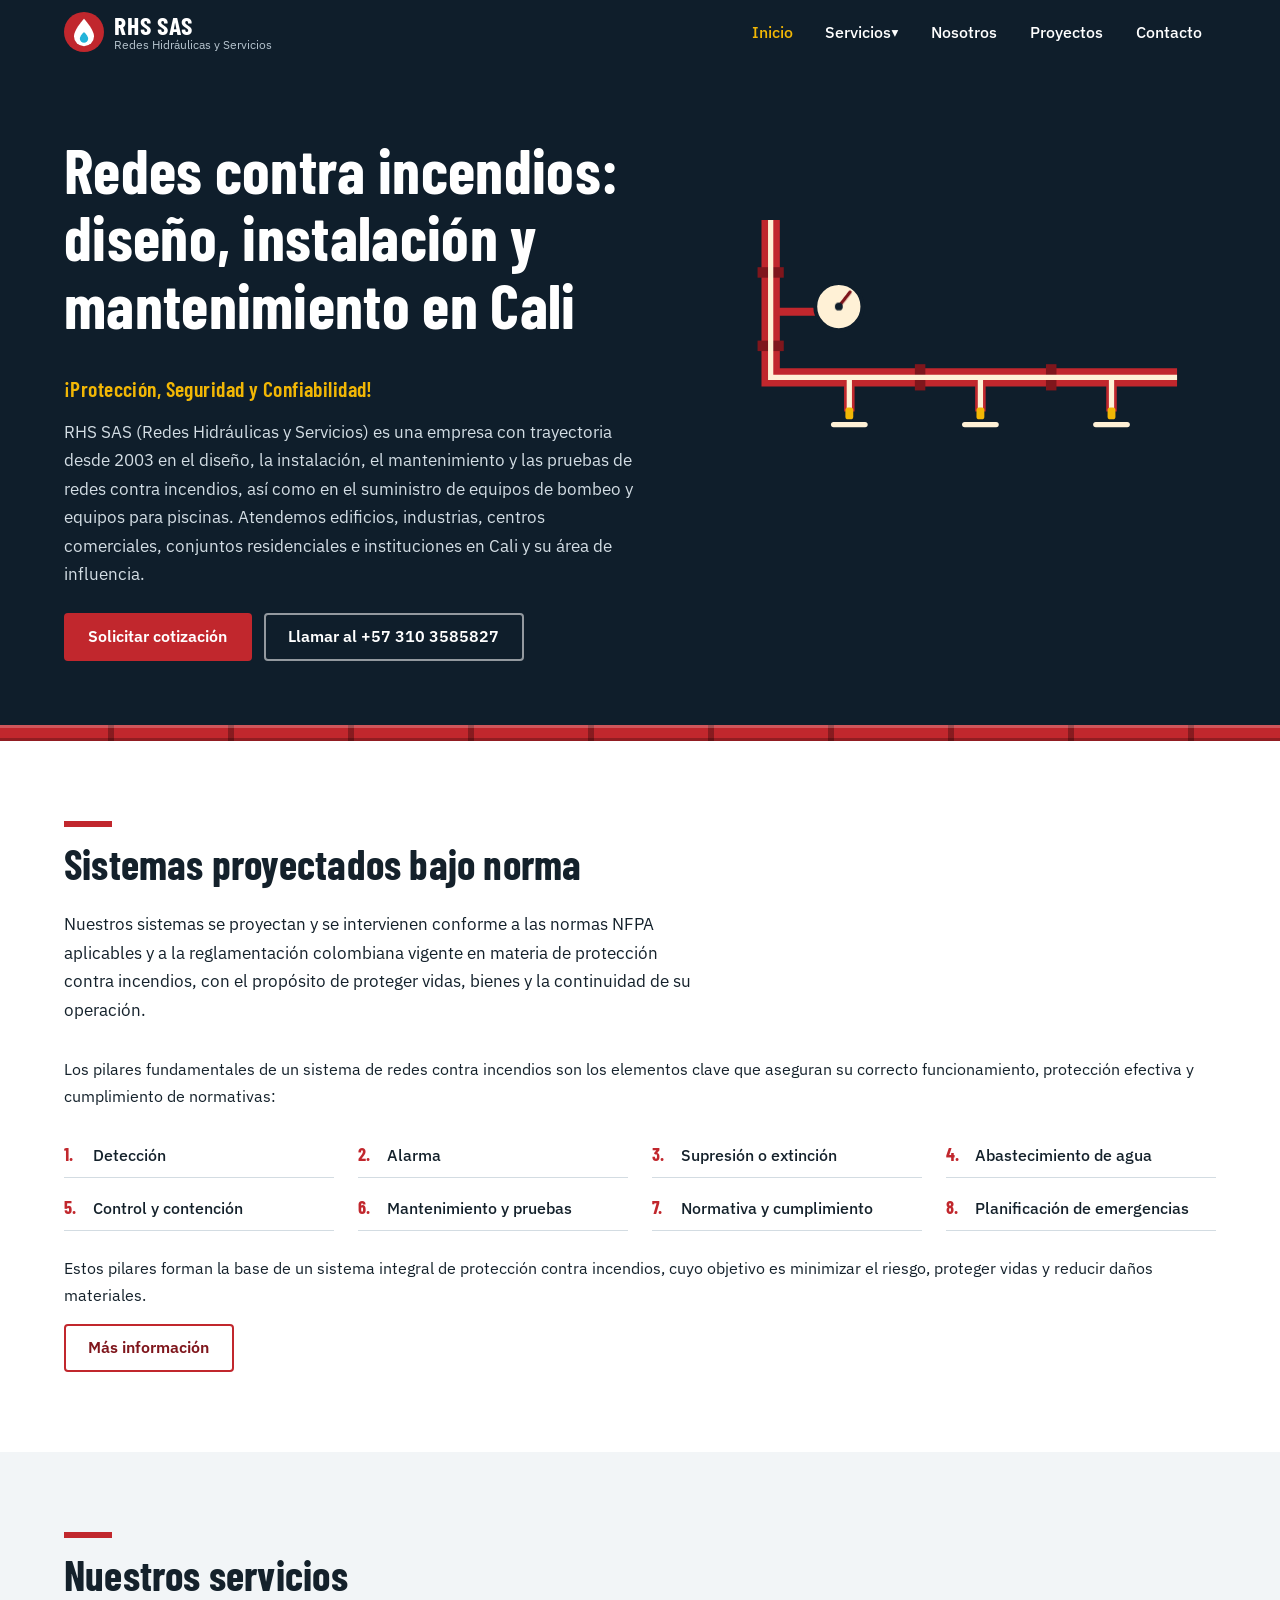
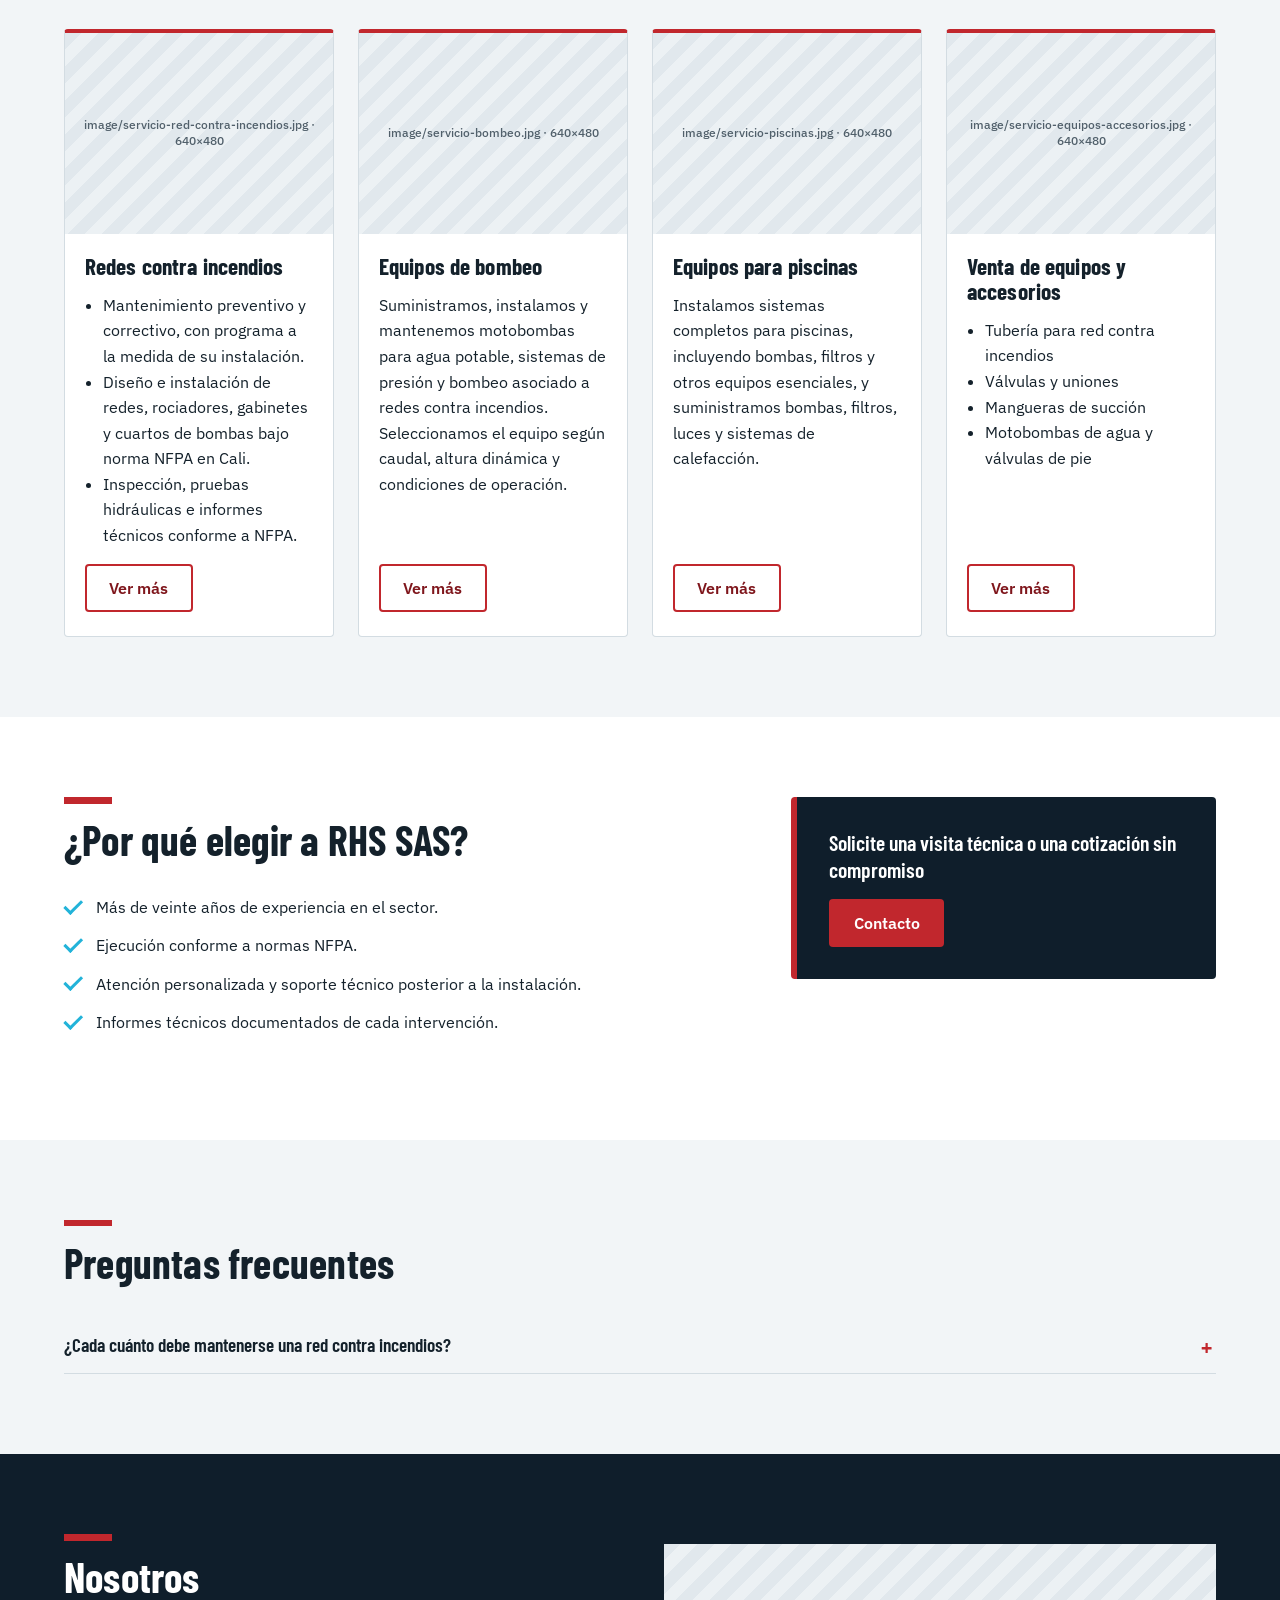
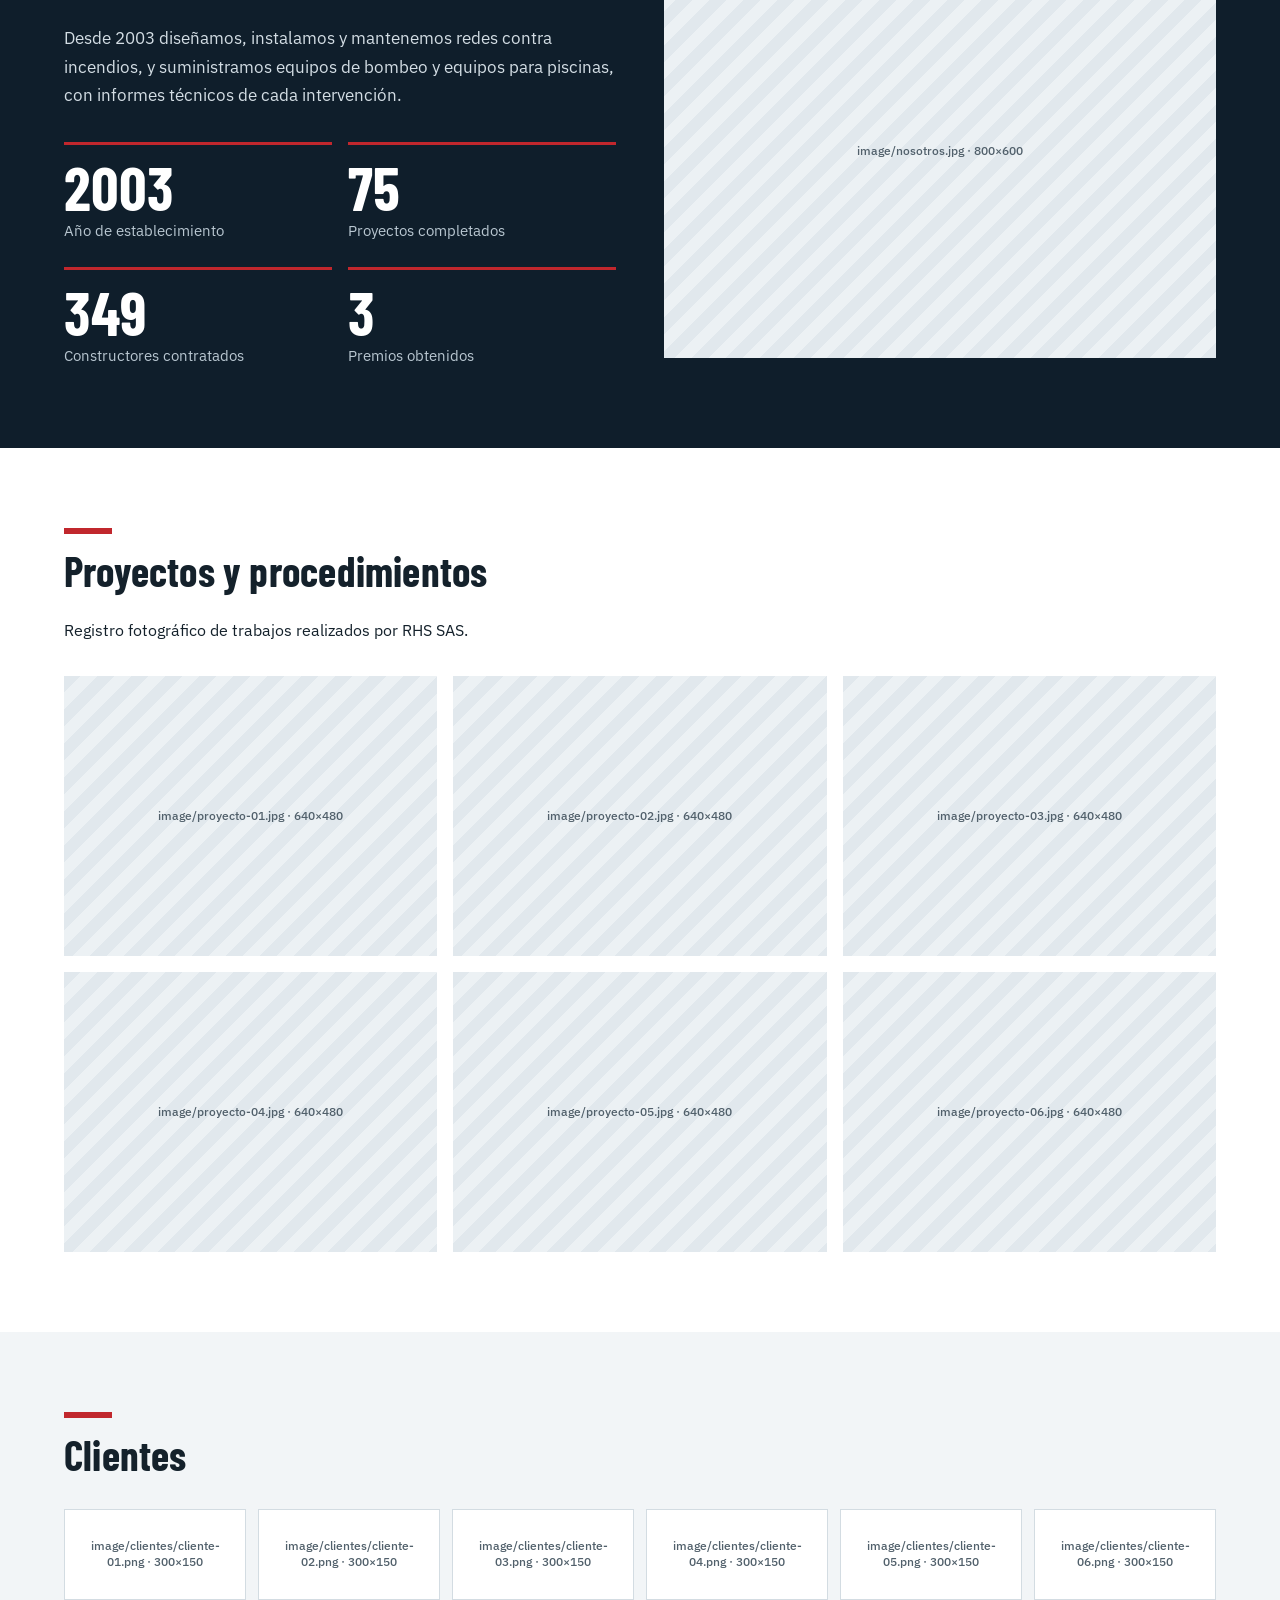
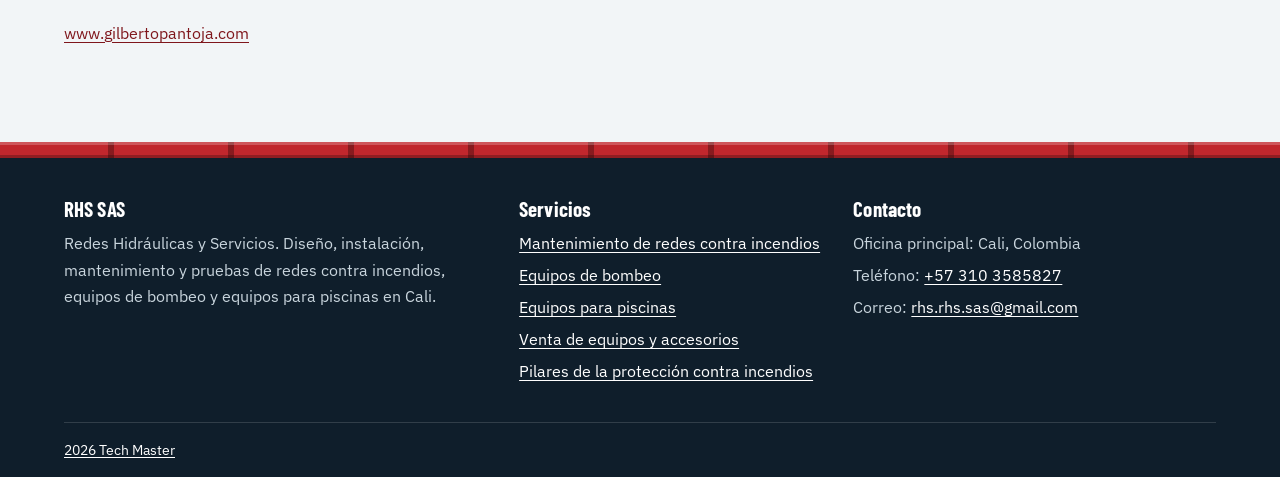
==== index.html @ 1995c6d7 "Diseño incial - Creacion de codigo y estructura a trabajar" ====
<!DOCTYPE html>
<html lang="es-CO">
<head>
  <!-- Google Tag Manager -->
  <script>(function(w,d,s,l,i){w[l]=w[l]||[];w[l].push({'gtm.start':
  new Date().getTime(),event:'gtm.js'});var f=d.getElementsByTagName(s)[0],
  j=d.createElement(s),dl=l!='dataLayer'?'&l='+l:'';j.async=true;j.src=
  'https://www.googletagmanager.com/gtm.js?id='+i+dl;f.parentNode.insertBefore(j,f);
  })(window,document,'script','dataLayer','GTM-WHKBWDS8');</script>
  <!-- End Google Tag Manager -->
  <meta charset="utf-8">
  <meta name="viewport" content="width=device-width, initial-scale=1">
  <title>Redes Contra Incendios en Cali | RHS SAS</title>
  <meta name="description" content="Diseño, instalación y mantenimiento de redes contra incendios y equipos de bombeo en Cali. Cumplimiento NFPA. Solicite su cotización.">
  <meta name="robots" content="index, follow">
  <link rel="canonical" href="https://www.redcontraincendios.net">
  <meta name="google-site-verification" content="AdyVcqmKabd4CoY26H04oUFudaBdYu7BbRZjcWeOcj8">
  <meta name="format-detection" content="telephone=no">
  <meta name="theme-color" content="#0F1E2B">
  <link rel="icon" type="image/svg+xml" href="image/logo-mark.svg">
  <meta property="og:type" content="website">
  <meta property="og:locale" content="es_CO">
  <meta property="og:site_name" content="RHS SAS">
  <meta property="og:title" content="Redes Contra Incendios en Cali | RHS SAS">
  <meta property="og:description" content="Diseño, instalación y mantenimiento de redes contra incendios y equipos de bombeo en Cali. Cumplimiento NFPA. Solicite su cotización.">
  <meta property="og:url" content="https://www.redcontraincendios.net">
  <meta property="og:image" content="https://www.redcontraincendios.net/image/og-rhs.jpg">
  <meta property="og:image:width" content="1200">
  <meta property="og:image:height" content="630">
  <meta name="twitter:card" content="summary_large_image">
  <meta name="twitter:title" content="Redes Contra Incendios en Cali | RHS SAS">
  <meta name="twitter:description" content="Diseño, instalación y mantenimiento de redes contra incendios y equipos de bombeo en Cali. Cumplimiento NFPA. Solicite su cotización.">
  <meta name="twitter:image" content="https://www.redcontraincendios.net/image/og-rhs.jpg">
  <link rel="preconnect" href="https://fonts.googleapis.com">
  <link rel="preconnect" href="https://fonts.gstatic.com" crossorigin>
  <link rel="stylesheet" href="https://fonts.googleapis.com/css2?family=Barlow+Condensed:wght@600;700&family=IBM+Plex+Sans:wght@400;500;600&display=swap">
  <link rel="stylesheet" href="styles/main.css">
  <script type="application/ld+json">{"@context": "https://schema.org", "@type": "LocalBusiness", "name": "RHS SAS", "alternateName": "Redes Hidráulicas y Servicios", "url": "https://www.redcontraincendios.net", "telephone": "+573103585827", "email": "rhs.rhs.sas@gmail.com", "foundingDate": "2003", "image": "https://www.redcontraincendios.net/image/og-rhs.jpg", "description": "Diseño, instalación y mantenimiento de redes contra incendios y equipos de bombeo en Cali.", "areaServed": {"@type": "City", "name": "Cali"}, "address": {"@type": "PostalAddress", "addressLocality": "Cali", "addressCountry": "CO"}}</script>
  <script type="application/ld+json">{"@context": "https://schema.org", "@type": "FAQPage", "mainEntity": [{"@type": "Question", "name": "¿Cada cuánto debe mantenerse una red contra incendios?", "acceptedAnswer": {"@type": "Answer", "text": "Depende de cada componente; algunos requieren revisión semanal o mensual y otros anual. Elaboramos un programa según su instalación."}}]}</script>
</head>
<body>
  <!-- Google Tag Manager (noscript) -->
  <noscript><iframe src="https://www.googletagmanager.com/ns.html?id=GTM-WHKBWDS8"
  height="0" width="0" style="display:none;visibility:hidden"></iframe></noscript>
  <!-- End Google Tag Manager (noscript) -->
<a class="skip-link" href="#contenido">Saltar al contenido</a>
<header class="site-header">
  <div class="container bar">
    <a class="brand" href="./" aria-label="RHS SAS, Redes Hidráulicas y Servicios, inicio">
      <img src="image/logo-mark.svg" alt="" width="40" height="40">
      <span><span class="brand-name">RHS SAS</span><span class="brand-sub">Redes Hidráulicas y Servicios</span></span>
    </a>
    <button class="nav-toggle" type="button" aria-expanded="false" aria-controls="menu" aria-label="Abrir menú"><span></span></button>
    <nav class="menu" id="menu" aria-label="Principal">
      <ul>
        <li><a href="./" aria-current="page">Inicio</a></li>
        <li class="has-sub">
          <button class="sub-toggle" type="button" aria-expanded="false">Servicios</button>
          <ul class="sub">
            <li><a href="mantenimiento-red-contra-incendios">Mantenimiento</a></li>
            <li><a href="equipos-de-bombeo">Equipo de bombeo</a></li>
            <li><a href="equipos-para-piscinas">Equipo de piscina</a></li>
            <li><a href="equipos-y-accesorios">Venta de equipos</a></li>
          </ul>
        </li>
        <li><a href="./#nosotros">Nosotros</a></li>
        <li><a href="./#proyectos">Proyectos</a></li>
        <li><a href="contacto">Contacto</a></li>
      </ul>
    </nav>
  </div>
</header>
<main id="contenido">
<section class="hero">
  <div class="container hero-grid">
    <div class="hero-copy">
      <h1>Redes contra incendios: diseño, instalación y mantenimiento en Cali</h1>
      <p class="tagline">¡Protección, Seguridad y Confiabilidad!</p>
      <p class="lead">RHS SAS (Redes Hidráulicas y Servicios) es una empresa con trayectoria desde 2003 en el diseño, la instalación, el mantenimiento y las pruebas de redes contra incendios, así como en el suministro de equipos de bombeo y equipos para piscinas. Atendemos edificios, industrias, centros comerciales, conjuntos residenciales e instituciones en Cali y su área de influencia.</p>
      <div class="actions">
        <a class="btn btn-primary" href="contacto" data-cta="portada">Solicitar cotización</a>
        <a class="btn btn-ghost" href="tel:+573103585827" data-pos="portada">Llamar al +57 310 3585827</a>
      </div>
    </div>
    <div class="hero-art">
      <!-- VIDEO OPCIONAL: para usar un video de portada, coloque /videos/portada.mp4 (H.264, máx. 8 MB, sin audio)
           y reemplace el bloque <svg> de esta columna por:
           <video autoplay muted loop playsinline poster="/image/portada-poster.jpg"><source src="videos/portada.mp4" type="video/mp4"></video> -->
      <svg viewBox="0 0 400 272" role="img" aria-label="Ilustración de una red de tuberías contra incendios con rociadores en descarga">
  <path class="pipe-body" stroke-width="14" d="M60 0V120H370"/>
  <path class="pipe-body" stroke-width="8" d="M120 120V146M220 120V146M320 120V146"/>
  <path class="pipe-body" stroke-width="6" d="M60 70H98"/>
  <rect class="flange" x="50" y="36" width="20" height="8"/>
  <rect class="flange" x="50" y="92" width="20" height="8"/>
  <rect class="flange" x="170" y="110" width="8" height="20"/>
  <rect class="flange" x="270" y="110" width="8" height="20"/>
  <path class="flow" pathLength="100" d="M60 0V120H370"/>
  <path class="flow flow-branch" pathLength="100" d="M120 120V146"/>
  <path class="flow flow-branch" pathLength="100" d="M220 120V146"/>
  <path class="flow flow-branch" pathLength="100" d="M320 120V146"/>
  <g fill="#F2B705"><rect x="117" y="143" width="6" height="9" rx="2"/><rect x="217" y="143" width="6" height="9" rx="2"/><rect x="317" y="143" width="6" height="9" rx="2"/></g>
  <g stroke="#FFF1D6" stroke-width="4" stroke-linecap="round"><path d="M108 156h24"/><path d="M208 156h24"/><path d="M308 156h24"/></g>
  <circle cx="112" cy="66" r="18" fill="#FFF1D6" stroke="#0F1E2B" stroke-width="3"/>
  <line class="needle" x1="112" y1="66" x2="112" y2="52"/>
  <circle cx="112" cy="66" r="3" fill="#0F1E2B"/>
  <ellipse class="drop" cx="120" cy="162" rx="3" ry="5" style="--dx:-34px;--dy:70px;--d:0.0s"/>
  <ellipse class="drop" cx="120" cy="162" rx="3" ry="5" style="--dx:-16px;--dy:92px;--d:0.15s"/>
  <ellipse class="drop" cx="120" cy="162" rx="3" ry="5" style="--dx:0px;--dy:104px;--d:0.3s"/>
  <ellipse class="drop" cx="120" cy="162" rx="3" ry="5" style="--dx:16px;--dy:92px;--d:0.1s"/>
  <ellipse class="drop" cx="120" cy="162" rx="3" ry="5" style="--dx:34px;--dy:70px;--d:0.25s"/>
  <ellipse class="drop" cx="220" cy="162" rx="3" ry="5" style="--dx:-34px;--dy:70px;--d:0.0s"/>
  <ellipse class="drop" cx="220" cy="162" rx="3" ry="5" style="--dx:-16px;--dy:92px;--d:0.15s"/>
  <ellipse class="drop" cx="220" cy="162" rx="3" ry="5" style="--dx:0px;--dy:104px;--d:0.3s"/>
  <ellipse class="drop" cx="220" cy="162" rx="3" ry="5" style="--dx:16px;--dy:92px;--d:0.1s"/>
  <ellipse class="drop" cx="220" cy="162" rx="3" ry="5" style="--dx:34px;--dy:70px;--d:0.25s"/>
  <ellipse class="drop" cx="320" cy="162" rx="3" ry="5" style="--dx:-34px;--dy:70px;--d:0.0s"/>
  <ellipse class="drop" cx="320" cy="162" rx="3" ry="5" style="--dx:-16px;--dy:92px;--d:0.15s"/>
  <ellipse class="drop" cx="320" cy="162" rx="3" ry="5" style="--dx:0px;--dy:104px;--d:0.3s"/>
  <ellipse class="drop" cx="320" cy="162" rx="3" ry="5" style="--dx:16px;--dy:92px;--d:0.1s"/>
  <ellipse class="drop" cx="320" cy="162" rx="3" ry="5" style="--dx:34px;--dy:70px;--d:0.25s"/>
</svg>
    </div>
  </div>
  <div class="pipe" aria-hidden="true"></div>
</section>

<section class="section">
  <div class="container">
    <div class="sec-head">
      <h2>Sistemas proyectados bajo norma</h2>
      <p class="lead">Nuestros sistemas se proyectan y se intervienen conforme a las normas NFPA aplicables y a la reglamentación colombiana vigente en materia de protección contra incendios, con el propósito de proteger vidas, bienes y la continuidad de su operación.</p>
    </div>
    <p>Los pilares fundamentales de un sistema de redes contra incendios son los elementos clave que aseguran su correcto funcionamiento, protección efectiva y cumplimiento de normativas:</p>
    <ol class="pillars">
      <li>Detección</li>
      <li>Alarma</li>
      <li>Supresión o extinción</li>
      <li>Abastecimiento de agua</li>
      <li>Control y contención</li>
      <li>Mantenimiento y pruebas</li>
      <li>Normativa y cumplimiento</li>
      <li>Planificación de emergencias</li>
    </ol>
    <p>Estos pilares forman la base de un sistema integral de protección contra incendios, cuyo objetivo es minimizar el riesgo, proteger vidas y reducir daños materiales.</p>
    <a class="btn btn-outline" href="pilares-rci">Más información</a>
  </div>
</section>

<section class="section section--paper" id="servicios">
  <div class="container">
    <div class="sec-head"><h2>Nuestros servicios</h2></div>
    <div class="cards">
      <article class="card">
        <!-- IMAGEN: coloque el archivo /image/servicio-red-contra-incendios.jpg (640×480 px). Foto de una red contra incendios (tubería roja, rociadores o gabinete). -->
<figure class="slot " style="--ratio:640/480" data-slot="image/servicio-red-contra-incendios.jpg · 640×480"><img src="image/servicio-red-contra-incendios.jpg" alt="Red de tuberías contra incendios instalada por RHS SAS" width="640" height="480" loading="lazy" decoding="async" onerror="this.remove()"></figure>
        <div class="card-body">
          <h3>Redes contra incendios</h3>
          <ul>
            <li>Mantenimiento preventivo y correctivo, con programa a la medida de su instalación.</li>
            <li>Diseño e instalación de redes, rociadores, gabinetes y cuartos de bombas bajo norma NFPA en Cali.</li>
            <li>Inspección, pruebas hidráulicas e informes técnicos conforme a NFPA.</li>
          </ul>
          <a class="btn btn-outline" href="mantenimiento-red-contra-incendios">Ver más</a>
        </div>
      </article>
      <article class="card">
        <!-- IMAGEN: coloque el archivo /image/servicio-bombeo.jpg (640×480 px). Foto de una motobomba o cuarto de bombas. -->
<figure class="slot " style="--ratio:640/480" data-slot="image/servicio-bombeo.jpg · 640×480"><img src="image/servicio-bombeo.jpg" alt="Motobomba hidráulica instalada por RHS SAS" width="640" height="480" loading="lazy" decoding="async" onerror="this.remove()"></figure>
        <div class="card-body">
          <h3>Equipos de bombeo</h3>
          <p>Suministramos, instalamos y mantenemos motobombas para agua potable, sistemas de presión y bombeo asociado a redes contra incendios. Seleccionamos el equipo según caudal, altura dinámica y condiciones de operación.</p>
          <a class="btn btn-outline" href="equipos-de-bombeo">Ver más</a>
        </div>
      </article>
      <article class="card">
        <!-- IMAGEN: coloque el archivo /image/servicio-piscinas.jpg (640×480 px). Foto de un cuarto de máquinas o equipos de piscina. -->
<figure class="slot " style="--ratio:640/480" data-slot="image/servicio-piscinas.jpg · 640×480"><img src="image/servicio-piscinas.jpg" alt="Equipos de bombeo y filtración para piscinas" width="640" height="480" loading="lazy" decoding="async" onerror="this.remove()"></figure>
        <div class="card-body">
          <h3>Equipos para piscinas</h3>
          <p>Instalamos sistemas completos para piscinas, incluyendo bombas, filtros y otros equipos esenciales, y suministramos bombas, filtros, luces y sistemas de calefacción.</p>
          <a class="btn btn-outline" href="equipos-para-piscinas">Ver más</a>
        </div>
      </article>
      <article class="card">
        <!-- IMAGEN: coloque el archivo /image/servicio-equipos-accesorios.jpg (640×480 px). Foto de tubería, válvulas o accesorios en bodega. -->
<figure class="slot " style="--ratio:640/480" data-slot="image/servicio-equipos-accesorios.jpg · 640×480"><img src="image/servicio-equipos-accesorios.jpg" alt="Tubería, válvulas y accesorios para redes contra incendios" width="640" height="480" loading="lazy" decoding="async" onerror="this.remove()"></figure>
        <div class="card-body">
          <h3>Venta de equipos y accesorios</h3>
          <ul>
            <li>Tubería para red contra incendios</li>
            <li>Válvulas y uniones</li>
            <li>Mangueras de succión</li>
            <li>Motobombas de agua y válvulas de pie</li>
          </ul>
          <a class="btn btn-outline" href="equipos-y-accesorios">Ver más</a>
        </div>
      </article>
    </div>
  </div>
</section>

<section class="section">
  <div class="container split">
    <div>
      <div class="sec-head"><h2>¿Por qué elegir a RHS SAS?</h2></div>
      <ul class="checks">
        <li>Más de veinte años de experiencia en el sector.</li>
        <li>Ejecución conforme a normas NFPA.</li>
        <li>Atención personalizada y soporte técnico posterior a la instalación.</li>
        <li>Informes técnicos documentados de cada intervención.</li>
      </ul>
    </div>
    <div class="callout">
      <p>Solicite una visita técnica o una cotización sin compromiso</p>
      <a class="btn btn-primary" href="contacto" data-cta="por-que-elegirnos">Contacto</a>
    </div>
  </div>
</section>

<section class="section section--paper">
  <div class="container faq">
    <div class="sec-head"><h2>Preguntas frecuentes</h2></div>
    <details>
      <summary>¿Cada cuánto debe mantenerse una red contra incendios?</summary>
      <p>Depende de cada componente; algunos requieren revisión semanal o mensual y otros anual. Elaboramos un programa según su instalación.</p>
    </details>
  </div>
</section>

<section class="section section--dark" id="nosotros">
  <div class="container about-grid">
    <div>
      <div class="sec-head"><h2>Nosotros</h2>
        <p class="lead">Desde 2003 diseñamos, instalamos y mantenemos redes contra incendios, y suministramos equipos de bombeo y equipos para piscinas, con informes técnicos de cada intervención.</p>
      </div>
      <dl class="stats">
        <div><dt>Año de establecimiento</dt><dd>2003</dd></div>
        <div><dt>Proyectos completados</dt><dd data-count="75">75</dd></div>
        <div><dt>Constructores contratados</dt><dd data-count="350">350</dd></div>
        <div><dt>Premios obtenidos</dt><dd data-count="3">3</dd></div>
      </dl>
    </div>
    <!-- IMAGEN: coloque el archivo /image/nosotros.jpg (800×600 px). Foto del equipo de trabajo o de una intervención en obra. -->
<figure class="slot " style="--ratio:800/600" data-slot="image/nosotros.jpg · 800×600"><img src="image/nosotros.jpg" alt="Equipo técnico de RHS SAS en una intervención" width="800" height="600" loading="lazy" decoding="async" onerror="this.remove()"></figure>
  </div>
</section>

<section class="section" id="proyectos">
  <div class="container">
    <div class="sec-head"><h2>Proyectos y procedimientos</h2>
      <p>Registro fotográfico de trabajos realizados por RHS SAS.</p></div>
    <div class="gallery">
      <!-- IMAGEN: coloque el archivo /image/proyecto-01.jpg (640×480 px). Proyecto 1. Edite el texto alternativo (alt) para describir la foto. -->
<figure class="slot " style="--ratio:640/480" data-slot="image/proyecto-01.jpg · 640×480"><img src="image/proyecto-01.jpg" alt="Trabajo realizado por RHS SAS en una red contra incendios" width="640" height="480" loading="lazy" decoding="async" onerror="this.remove()"></figure>
      <!-- IMAGEN: coloque el archivo /image/proyecto-02.jpg (640×480 px). Proyecto 2. -->
<figure class="slot " style="--ratio:640/480" data-slot="image/proyecto-02.jpg · 640×480"><img src="image/proyecto-02.jpg" alt="Trabajo realizado por RHS SAS en una red contra incendios" width="640" height="480" loading="lazy" decoding="async" onerror="this.remove()"></figure>
      <!-- IMAGEN: coloque el archivo /image/proyecto-03.jpg (640×480 px). Proyecto 3. -->
<figure class="slot " style="--ratio:640/480" data-slot="image/proyecto-03.jpg · 640×480"><img src="image/proyecto-03.jpg" alt="Trabajo realizado por RHS SAS en una red contra incendios" width="640" height="480" loading="lazy" decoding="async" onerror="this.remove()"></figure>
      <!-- IMAGEN: coloque el archivo /image/proyecto-04.jpg (640×480 px). Proyecto 4. -->
<figure class="slot " style="--ratio:640/480" data-slot="image/proyecto-04.jpg · 640×480"><img src="image/proyecto-04.jpg" alt="Trabajo realizado por RHS SAS en una red contra incendios" width="640" height="480" loading="lazy" decoding="async" onerror="this.remove()"></figure>
      <!-- IMAGEN: coloque el archivo /image/proyecto-05.jpg (640×480 px). Proyecto 5. -->
<figure class="slot " style="--ratio:640/480" data-slot="image/proyecto-05.jpg · 640×480"><img src="image/proyecto-05.jpg" alt="Trabajo realizado por RHS SAS en una red contra incendios" width="640" height="480" loading="lazy" decoding="async" onerror="this.remove()"></figure>
      <!-- IMAGEN: coloque el archivo /image/proyecto-06.jpg (640×480 px). Proyecto 6. -->
<figure class="slot " style="--ratio:640/480" data-slot="image/proyecto-06.jpg · 640×480"><img src="image/proyecto-06.jpg" alt="Trabajo realizado por RHS SAS en una red contra incendios" width="640" height="480" loading="lazy" decoding="async" onerror="this.remove()"></figure>
    </div>
  </div>
</section>

<section class="section section--paper" id="clientes">
  <div class="container">
    <div class="sec-head"><h2>Clientes</h2></div>
    <div class="logos">
      <!-- IMAGEN: coloque el archivo /image/clientes/cliente-01.png (300×150 px). Logotipo del cliente 1 (fondo transparente o blanco). -->
<figure class="slot slot--logo" style="--ratio:300/150" data-slot="image/clientes/cliente-01.png · 300×150"><img src="image/clientes/cliente-01.png" alt="Logotipo de cliente de RHS SAS" width="300" height="150" loading="lazy" decoding="async" onerror="this.remove()"></figure>
      <!-- IMAGEN: coloque el archivo /image/clientes/cliente-02.png (300×150 px). Logotipo del cliente 2. -->
<figure class="slot slot--logo" style="--ratio:300/150" data-slot="image/clientes/cliente-02.png · 300×150"><img src="image/clientes/cliente-02.png" alt="Logotipo de cliente de RHS SAS" width="300" height="150" loading="lazy" decoding="async" onerror="this.remove()"></figure>
      <!-- IMAGEN: coloque el archivo /image/clientes/cliente-03.png (300×150 px). Logotipo del cliente 3. -->
<figure class="slot slot--logo" style="--ratio:300/150" data-slot="image/clientes/cliente-03.png · 300×150"><img src="image/clientes/cliente-03.png" alt="Logotipo de cliente de RHS SAS" width="300" height="150" loading="lazy" decoding="async" onerror="this.remove()"></figure>
      <!-- IMAGEN: coloque el archivo /image/clientes/cliente-04.png (300×150 px). Logotipo del cliente 4. -->
<figure class="slot slot--logo" style="--ratio:300/150" data-slot="image/clientes/cliente-04.png · 300×150"><img src="image/clientes/cliente-04.png" alt="Logotipo de cliente de RHS SAS" width="300" height="150" loading="lazy" decoding="async" onerror="this.remove()"></figure>
      <!-- IMAGEN: coloque el archivo /image/clientes/cliente-05.png (300×150 px). Logotipo del cliente 5. -->
<figure class="slot slot--logo" style="--ratio:300/150" data-slot="image/clientes/cliente-05.png · 300×150"><img src="image/clientes/cliente-05.png" alt="Logotipo de cliente de RHS SAS" width="300" height="150" loading="lazy" decoding="async" onerror="this.remove()"></figure>
      <!-- IMAGEN: coloque el archivo /image/clientes/cliente-06.png (300×150 px). Logotipo del cliente 6. -->
<figure class="slot slot--logo" style="--ratio:300/150" data-slot="image/clientes/cliente-06.png · 300×150"><img src="image/clientes/cliente-06.png" alt="Logotipo de cliente de RHS SAS" width="300" height="150" loading="lazy" decoding="async" onerror="this.remove()"></figure>
    </div>
    <p><a href="https://www.gilbertopantoja.com" rel="noopener">www.gilbertopantoja.com</a></p>
  </div>
</section>
</main>
<footer class="site-footer">
  <div class="pipe" aria-hidden="true"></div>
  <div class="container footer-grid">
    <div>
      <h2>RHS SAS</h2>
      <p>Redes Hidráulicas y Servicios. Diseño, instalación, mantenimiento y pruebas de redes contra incendios, equipos de bombeo y equipos para piscinas en Cali.</p>
    </div>
    <nav aria-label="Servicios">
      <h2>Servicios</h2>
      <ul>
        <li><a href="mantenimiento-red-contra-incendios">Mantenimiento de redes contra incendios</a></li>
        <li><a href="equipos-de-bombeo">Equipos de bombeo</a></li>
        <li><a href="equipos-para-piscinas">Equipos para piscinas</a></li>
        <li><a href="equipos-y-accesorios">Venta de equipos y accesorios</a></li>
        <li><a href="pilares-rci">Pilares de la protección contra incendios</a></li>
      </ul>
    </nav>
    <div>
      <h2>Contacto</h2>
      <ul>
        <li>Oficina principal: Cali, Colombia</li>
        <li>Teléfono: <a href="tel:+573103585827" data-pos="pie">+57 310 3585827</a></li>
        <li>Correo: <a href="mailto:rhs.rhs.sas@gmail.com">rhs.rhs.sas@gmail.com</a></li>
      </ul>
    </div>
  </div>
  <div class="container legal">
    <a href="http://www.tmservicios.net" rel="noopener">2026 Tech Master</a>
  </div>
</footer>
<div class="fab">
  <a class="call" href="tel:+573103585827" data-pos="barra-movil">Llamar</a>
  <a class="wa" href="https://wa.me/573103585827?text=Hola%2C%20quisiera%20solicitar%20una%20cotizaci%C3%B3n%20de%20servicios%20de%20redes%20contra%20incendios." target="_blank" rel="noopener" data-pos="barra-movil">WhatsApp</a>
</div>
<script src="js/config.js"></script>
<script src="js/main.js" defer></script>
</body>
</html>
---- styles/main.css ----
/* ==========================================================================
   RHS SAS · Redes Hidráulicas y Servicios
   Hoja de estilos principal · enfoque mobile first
   Concepto visual: la tubería roja de un cuarto de bombas (rojo de
   tubería, acero y agua). Los puntos de corte van de menor a mayor.
   ========================================================================== */

:root {
  --pipe: #C1272D;
  --pipe-dark: #7F161C;
  --steel: #0F1E2B;
  --steel-2: #1A2E40;
  --water: #22B3D9;
  --water-dark: #0B6F8C;
  --water-light: #8FD9F7;
  --cream: #FFF1D6;
  --paper: #F2F5F7;
  --white: #FFFFFF;
  --ink: #14212B;
  --muted: #4A5B67;
  --line: #D3DCE2;
  --signal: #F2B705;
  --whatsapp: #1E8E4E;

  --font-head: "Barlow Condensed", "Arial Narrow", Arial, sans-serif;
  --font-body: "IBM Plex Sans", system-ui, -apple-system, "Segoe UI", Roboto, Arial, sans-serif;

  --gutter: 1.25rem;
  --max: 72rem;
  --header-h: 4rem;
}

*, *::before, *::after { box-sizing: border-box; }

html {
  scroll-behavior: smooth;
  scroll-padding-top: 5rem;
  -webkit-text-size-adjust: 100%;
}

body {
  margin: 0;
  padding-bottom: 3.25rem; /* espacio para la barra fija móvil */
  font: 400 1rem/1.65 var(--font-body);
  color: var(--ink);
  background: var(--white);
}

img, svg, video { display: block; max-width: 100%; }
a { color: var(--pipe-dark); text-underline-offset: 0.18em; }
a:hover { color: var(--pipe); }
:focus-visible { outline: 3px solid var(--signal); outline-offset: 2px; }

.container { width: min(100% - 2 * var(--gutter), var(--max)); margin-inline: auto; }

.skip-link {
  position: absolute; left: -999px; top: 0; z-index: 100;
  background: var(--signal); color: var(--steel); padding: 0.75rem 1rem; font-weight: 600;
}
.skip-link:focus { left: 0; }

/* ---------- Tipografía ---------- */
h1, h2, h3 { font-family: var(--font-head); font-weight: 700; line-height: 1.08; letter-spacing: 0.005em; margin: 0 0 0.6em; }
h1 { font-size: clamp(2.3rem, 8vw, 3.9rem); }
h2 { font-size: clamp(1.8rem, 5vw, 2.6rem); }
h3 { font-size: 1.45rem; }
p { margin: 0 0 1em; }
.lead { font-size: 1.08rem; max-width: 40rem; }

/* ---------- Botones ---------- */
.btn {
  display: inline-flex; align-items: center; justify-content: center;
  min-height: 3rem; padding: 0.75rem 1.4rem;
  font: 600 1rem/1.2 var(--font-body); text-decoration: none; text-align: center;
  border: 2px solid transparent; border-radius: 4px; cursor: pointer;
  transition: background-color 0.18s, border-color 0.18s, color 0.18s;
}
.btn-primary { background: var(--pipe); color: #fff; }
.btn-primary:hover { background: var(--pipe-dark); color: #fff; }
.btn-ghost { border-color: rgba(255, 255, 255, 0.55); color: #fff; }
.btn-ghost:hover { background: rgba(255, 255, 255, 0.12); color: #fff; }
.btn-outline { border-color: var(--pipe); color: var(--pipe-dark); background: transparent; }
.btn-outline:hover { background: var(--pipe); color: #fff; }
.btn-wa { background: var(--whatsapp); color: #fff; }
.btn-wa:hover { background: #17713D; color: #fff; }
.actions { display: flex; flex-wrap: wrap; gap: 0.75rem; margin-top: 1.5rem; }

/* ---------- Encabezado y menú ---------- */
.site-header { position: sticky; top: 0; z-index: 50; background: var(--steel); color: #fff; }
.bar { display: flex; align-items: center; justify-content: space-between; min-height: var(--header-h); }
.brand { display: flex; align-items: center; gap: 0.65rem; color: #fff; text-decoration: none; }
.brand:hover { color: #fff; }
.brand img { width: 2.5rem; height: 2.5rem; }
.brand-name { display: block; font: 700 1.6rem/1 var(--font-head); letter-spacing: 0.03em; }
.brand-sub { display: block; font: 400 0.72rem/1.25 var(--font-body); color: #B8C6D0; }

.nav-toggle {
  width: 3rem; height: 3rem; display: grid; place-items: center;
  background: none; border: 0; color: #fff; cursor: pointer;
}
.nav-toggle span, .nav-toggle span::before, .nav-toggle span::after {
  display: block; width: 1.5rem; height: 2px; background: currentColor; content: ""; position: relative;
  transition: transform 0.2s, background-color 0.2s;
}
.nav-toggle span::before { position: absolute; top: -7px; }
.nav-toggle span::after { position: absolute; top: 7px; }
.nav-toggle[aria-expanded="true"] span { background: transparent; }
.nav-toggle[aria-expanded="true"] span::before { transform: translateY(7px) rotate(45deg); }
.nav-toggle[aria-expanded="true"] span::after { transform: translateY(-7px) rotate(-45deg); }

.menu {
  display: none; position: absolute; left: 0; right: 0; top: 100%;
  background: var(--steel-2); border-top: 3px solid var(--pipe);
  max-height: calc(100vh - var(--header-h)); overflow-y: auto;
}
.menu.open { display: block; }
.menu ul { list-style: none; margin: 0; padding: 0; }
.menu a, .sub-toggle {
  display: flex; align-items: center; justify-content: space-between; width: 100%; min-height: 3rem;
  padding: 0.85rem var(--gutter); color: #fff; text-decoration: none; text-align: left;
  font: 500 1rem var(--font-body); background: none; border: 0;
  border-bottom: 1px solid rgba(255, 255, 255, 0.1); cursor: pointer;
}
.menu a:hover, .sub-toggle:hover { color: var(--signal); }
.menu a[aria-current="page"] { color: var(--signal); }
.sub-toggle::after { content: "▾"; font-size: 0.85em; transition: transform 0.2s; }
.has-sub.open > .sub-toggle::after { transform: rotate(180deg); }
.sub { display: none; background: rgba(0, 0, 0, 0.22); }
.has-sub.open > .sub { display: block; }
.sub a { padding-left: calc(var(--gutter) + 1rem); }

/* ---------- Tubería divisoria (motivo gráfico) ---------- */
.pipe {
  height: 16px; background-color: var(--pipe);
  background-image: repeating-linear-gradient(90deg, transparent 0 108px, rgba(0, 0, 0, 0.3) 108px 114px, transparent 114px 120px);
  box-shadow: inset 0 3px 0 rgba(255, 255, 255, 0.22), inset 0 -3px 0 rgba(0, 0, 0, 0.25);
}

/* ---------- Portada ---------- */
.hero { background: var(--steel); color: #fff; }
.hero-grid { display: grid; gap: 2rem; padding: 2.75rem 0 2.5rem; align-items: center; }
.tagline { font: 600 1.35rem/1.2 var(--font-head); color: var(--signal); margin-bottom: 1rem; letter-spacing: 0.02em; }
.hero .lead { color: #D3DDE4; }
.hero-art svg { width: 100%; height: auto; }

/* Escena animada: el agua llena la tubería y los rociadores descargan */
.pipe-body { fill: none; stroke: var(--pipe); stroke-linejoin: miter; }
.flange { fill: var(--pipe-dark); }
.flow { fill: none; stroke: var(--cream); stroke-width: 4; stroke-dasharray: 100; stroke-dashoffset: 100; animation: fill-pipe 1.8s 0.3s ease-out forwards; }
.flow-branch { animation-duration: 0.5s; animation-delay: 1.9s; }
.drop { fill: var(--water-light); opacity: 0; animation: spray 1.7s calc(2.3s + var(--d, 0s)) ease-in infinite; }
.needle { stroke: var(--pipe-dark); stroke-width: 2.5; stroke-linecap: round; transform-origin: 112px 66px; transform: rotate(-70deg); animation: gauge 1.8s 0.3s ease-out forwards; }
@keyframes fill-pipe { to { stroke-dashoffset: 0; } }
@keyframes spray {
  0% { opacity: 0; transform: translate(0, 0); }
  12% { opacity: 0.95; }
  100% { opacity: 0; transform: translate(var(--dx), var(--dy)); }
}
@keyframes gauge { to { transform: rotate(38deg); } }

/* ---------- Secciones ---------- */
.section { padding: 3.25rem 0; }
.section--paper { background: var(--paper); }
.section--dark { background: var(--steel); color: #fff; }
.sec-head { margin-bottom: 2rem; max-width: 44rem; }
.sec-head h2::before { content: ""; display: block; width: 3rem; height: 0.4rem; background: var(--pipe); margin-bottom: 0.85rem; }
.section--dark .lead, .section--dark p { color: #D3DDE4; }

/* Pilares en la portada */
.pillars { list-style: none; counter-reset: p; margin: 1.5rem 0; padding: 0; display: grid; gap: 0.5rem 1.5rem; }
.pillars li { counter-increment: p; padding: 0.55rem 0; border-bottom: 1px solid var(--line); font-weight: 500; }
.pillars li::before { content: counter(p) "."; display: inline-block; width: 1.8rem; color: var(--pipe); font: 700 1.15rem var(--font-head); }

/* Servicios */
.cards { display: grid; gap: 1.5rem; }
.card { background: var(--white); border: 1px solid var(--line); border-top: 4px solid var(--pipe); border-radius: 4px; display: flex; flex-direction: column; }
.card-body { padding: 1.25rem 1.25rem 1.5rem; display: flex; flex-direction: column; flex: 1; }
.card-body p, .card-body ul { font-size: 0.97rem; }
.card-body ul { padding-left: 1.1rem; margin: 0 0 1em; }
.card-body .btn { margin-top: auto; align-self: flex-start; }

/* Espacios para imágenes */
.slot {
  position: relative; margin: 0; overflow: hidden; display: grid; place-items: center;
  aspect-ratio: var(--ratio, 4/3);
  background: repeating-linear-gradient(135deg, #E1E8ED 0 12px, #ECF1F4 12px 24px);
}
.slot::after {
  content: attr(data-slot); padding: 0.5rem 0.75rem; text-align: center;
  font: 500 0.74rem/1.4 var(--font-body); color: #51606B;
}
.slot img { position: absolute; inset: 0; width: 100%; height: 100%; object-fit: cover; }
.slot--logo { --ratio: 2/1; background: var(--white); border: 1px solid var(--line); }
.slot--logo img { object-fit: contain; padding: 0.5rem; }
.banner.slot { aspect-ratio: 16/9; border-radius: 4px; margin-bottom: 2rem; }

/* Ventajas */
.checks { list-style: none; margin: 0 0 1.5rem; padding: 0; display: grid; gap: 0.75rem; }
.checks li { position: relative; padding-left: 2rem; }
.checks li::before { content: ""; position: absolute; left: 0; top: 0.35rem; width: 1.15rem; height: 0.6rem; border-left: 3px solid var(--water); border-bottom: 3px solid var(--water); transform: rotate(-45deg); }
.callout { background: var(--steel); color: #fff; padding: 1.5rem; border-radius: 4px; border-left: 6px solid var(--pipe); }
.callout p { font: 600 1.35rem/1.25 var(--font-head); margin-bottom: 1rem; }

/* Preguntas frecuentes */
.faq details { border-bottom: 1px solid var(--line); }
.faq summary { cursor: pointer; padding: 1rem 2rem 1rem 0; font: 600 1.2rem/1.3 var(--font-head); position: relative; list-style: none; }
.faq summary::-webkit-details-marker { display: none; }
.faq summary::after { content: "+"; position: absolute; right: 0.25rem; top: 0.75rem; font-size: 1.6rem; color: var(--pipe); }
.faq details[open] summary::after { content: "–"; }
.faq details p { padding-bottom: 1rem; max-width: 42rem; }

/* Cifras */
.stats { display: grid; grid-template-columns: 1fr 1fr; gap: 1.5rem 1rem; margin: 0; }
.stats div { border-top: 3px solid var(--pipe); padding-top: 0.75rem; }
.stats dt { order: 2; color: #B8C6D0; font-size: 0.95rem; }
.stats dd { margin: 0; font: 700 clamp(2.6rem, 9vw, 3.8rem)/1 var(--font-head); color: #fff; }
.stats div { display: flex; flex-direction: column; }
.about-grid { display: grid; gap: 2rem; align-items: center; }

/* Galería y clientes */
.gallery { display: grid; grid-template-columns: 1fr 1fr; gap: 0.75rem; }
.logos { display: grid; grid-template-columns: 1fr 1fr; gap: 0.75rem; margin-bottom: 1.25rem; }

/* ---------- Páginas interiores ---------- */
.page-head { background: var(--steel); color: #fff; padding: 2.25rem 0 2rem; }
.page-head h1 { margin: 0; font-size: clamp(2rem, 7vw, 3.2rem); max-width: 22ch; }
.breadcrumb { font-size: 0.85rem; color: #B8C6D0; margin-bottom: 0.75rem; }
.breadcrumb a { color: #fff; }
.prose { max-width: 46rem; }
.prose h2 { font-size: clamp(1.5rem, 4vw, 2rem); margin-top: 2rem; }
.prose ul { padding-left: 1.2rem; }
.prose li { margin-bottom: 0.4rem; }
.prose .sec-head, .prose h2:first-child { margin-top: 0; }
.split { display: grid; gap: 2rem; }

.defs { display: grid; gap: 1rem; margin: 0; }
.defs div { border-left: 4px solid var(--pipe); padding: 0.25rem 0 0.25rem 1rem; }
.defs dt { font: 700 1.35rem/1.2 var(--font-head); margin-bottom: 0.2rem; }
.defs dd { margin: 0; font-size: 0.97rem; color: var(--muted); }

.pillar { padding: 1.25rem 0; border-bottom: 1px solid var(--line); }
.pillar h2 { font-size: 1.7rem; margin-bottom: 0.5rem; }
.pillar ul { margin: 0; padding-left: 1.2rem; }

/* Formulario */
.form { display: grid; gap: 1rem; }
.field label { display: block; font-weight: 600; margin-bottom: 0.3rem; }
.field input, .field select, .field textarea {
  width: 100%; padding: 0.75rem; font: 400 1rem var(--font-body); color: var(--ink);
  background: #fff; border: 1.5px solid #8FA1AD; border-radius: 4px;
}
.field textarea { min-height: 8rem; resize: vertical; }
.field input:focus, .field select:focus, .field textarea:focus { outline: 3px solid var(--signal); border-color: var(--steel); }
.hp { position: absolute; left: -9999px; }
.form-note { font-size: 0.88rem; color: var(--muted); }
.form-status { min-height: 1.5rem; font-weight: 600; }
.form-status.ok { color: #17713D; }
.form-status.err { color: var(--pipe-dark); }
.contact-data { display: grid; gap: 1.5rem; }
.contact-data h3 { margin-bottom: 0.3rem; }
.contact-data p { margin-bottom: 0.25rem; }

/* ---------- Pie ---------- */
.site-footer { background: var(--steel); color: #C9D5DD; }
.footer-grid { display: grid; gap: 2rem; padding: 2.5rem 0 2rem; }
.site-footer h2 { font-size: 1.3rem; color: #fff; margin-bottom: 0.6rem; }
.site-footer a { color: #fff; }
.site-footer a:hover { color: var(--signal); }
.site-footer ul { list-style: none; margin: 0; padding: 0; }
.site-footer li { margin-bottom: 0.35rem; }
.legal { border-top: 1px solid rgba(255, 255, 255, 0.14); padding: 1rem 0; font-size: 0.85rem; }

/* Barra fija de llamada y WhatsApp (solo móvil) */
.fab { position: fixed; inset: auto 0 0 0; z-index: 40; display: grid; grid-template-columns: 1fr 1fr; }
.fab a { display: flex; align-items: center; justify-content: center; min-height: 3.25rem; color: #fff; font-weight: 600; text-decoration: none; }
.fab .call { background: var(--pipe); }
.fab .wa { background: var(--whatsapp); }

/* ==========================================================================
   Tablet y escritorio
   ========================================================================== */
@media (min-width: 40rem) {
  :root { --gutter: 1.75rem; }
  .gallery { grid-template-columns: repeat(3, 1fr); gap: 1rem; }
  .logos { grid-template-columns: repeat(3, 1fr); }
  .pillars { grid-template-columns: 1fr 1fr; }
  .cards { grid-template-columns: 1fr 1fr; }
  .banner.slot { aspect-ratio: var(--ratio, 14/5); }
  .contact-data { grid-template-columns: 1fr 1fr; }
  .defs { grid-template-columns: 1fr 1fr; gap: 1.25rem 2rem; }
}

@media (min-width: 60rem) {
  body { padding-bottom: 0; }
  .fab, .nav-toggle { display: none; }

  .menu { display: block; position: static; background: none; border: 0; max-height: none; overflow: visible; }
  .menu > ul { display: flex; gap: 0.25rem; }
  .menu a, .sub-toggle { width: auto; min-height: 0; padding: 0.55rem 0.9rem; border: 0; }
  .has-sub { position: relative; }
  .sub { position: absolute; top: 100%; left: 0; min-width: 16rem; background: var(--steel-2); border-top: 3px solid var(--pipe); }
  .has-sub:hover > .sub, .has-sub:focus-within > .sub { display: block; }
  .sub a { padding: 0.75rem 1rem; border-bottom: 1px solid rgba(255, 255, 255, 0.08); }

  .hero-grid { grid-template-columns: 1.05fr 0.95fr; gap: 3rem; padding: 4.5rem 0 4rem; }
  .section { padding: 5rem 0; }
  .cards { grid-template-columns: repeat(4, 1fr); }
  .pillars { grid-template-columns: 1fr 1fr 1fr 1fr; }
  .split { grid-template-columns: 1.6fr 1fr; gap: 3rem; align-items: start; }
  .about-grid { grid-template-columns: 1fr 1fr; gap: 3rem; }
  .logos { grid-template-columns: repeat(6, 1fr); }
  .footer-grid { grid-template-columns: 1.4fr 1fr 1.2fr; }
  .callout { padding: 2rem; }
}

/* ---------- Preferencia de movimiento reducido ---------- */
@media (prefers-reduced-motion: reduce) {
  html { scroll-behavior: auto; }
  .flow { animation: none; stroke-dashoffset: 0; }
  .drop { animation: none; opacity: 0; }
  .needle { animation: none; transform: rotate(38deg); }
  .btn, .nav-toggle span, .nav-toggle span::before, .nav-toggle span::after, .sub-toggle::after { transition: none; }
}
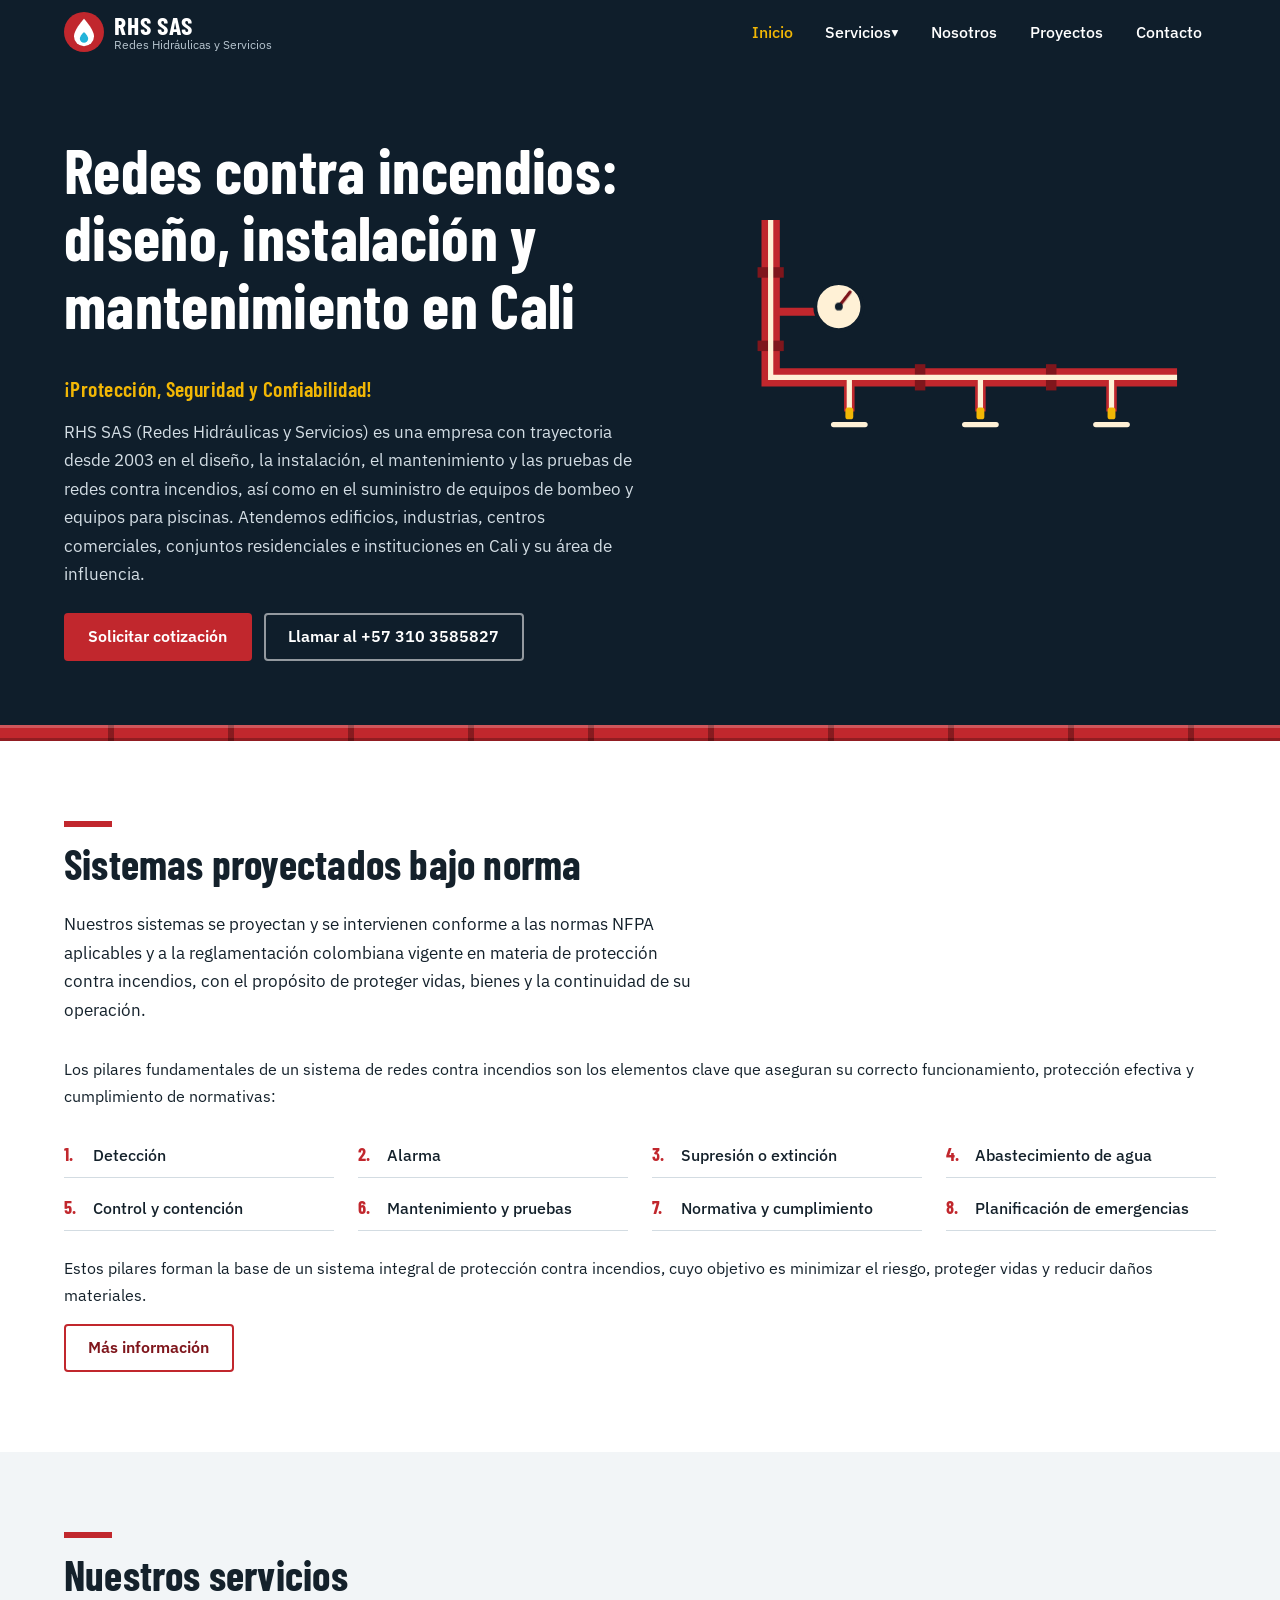
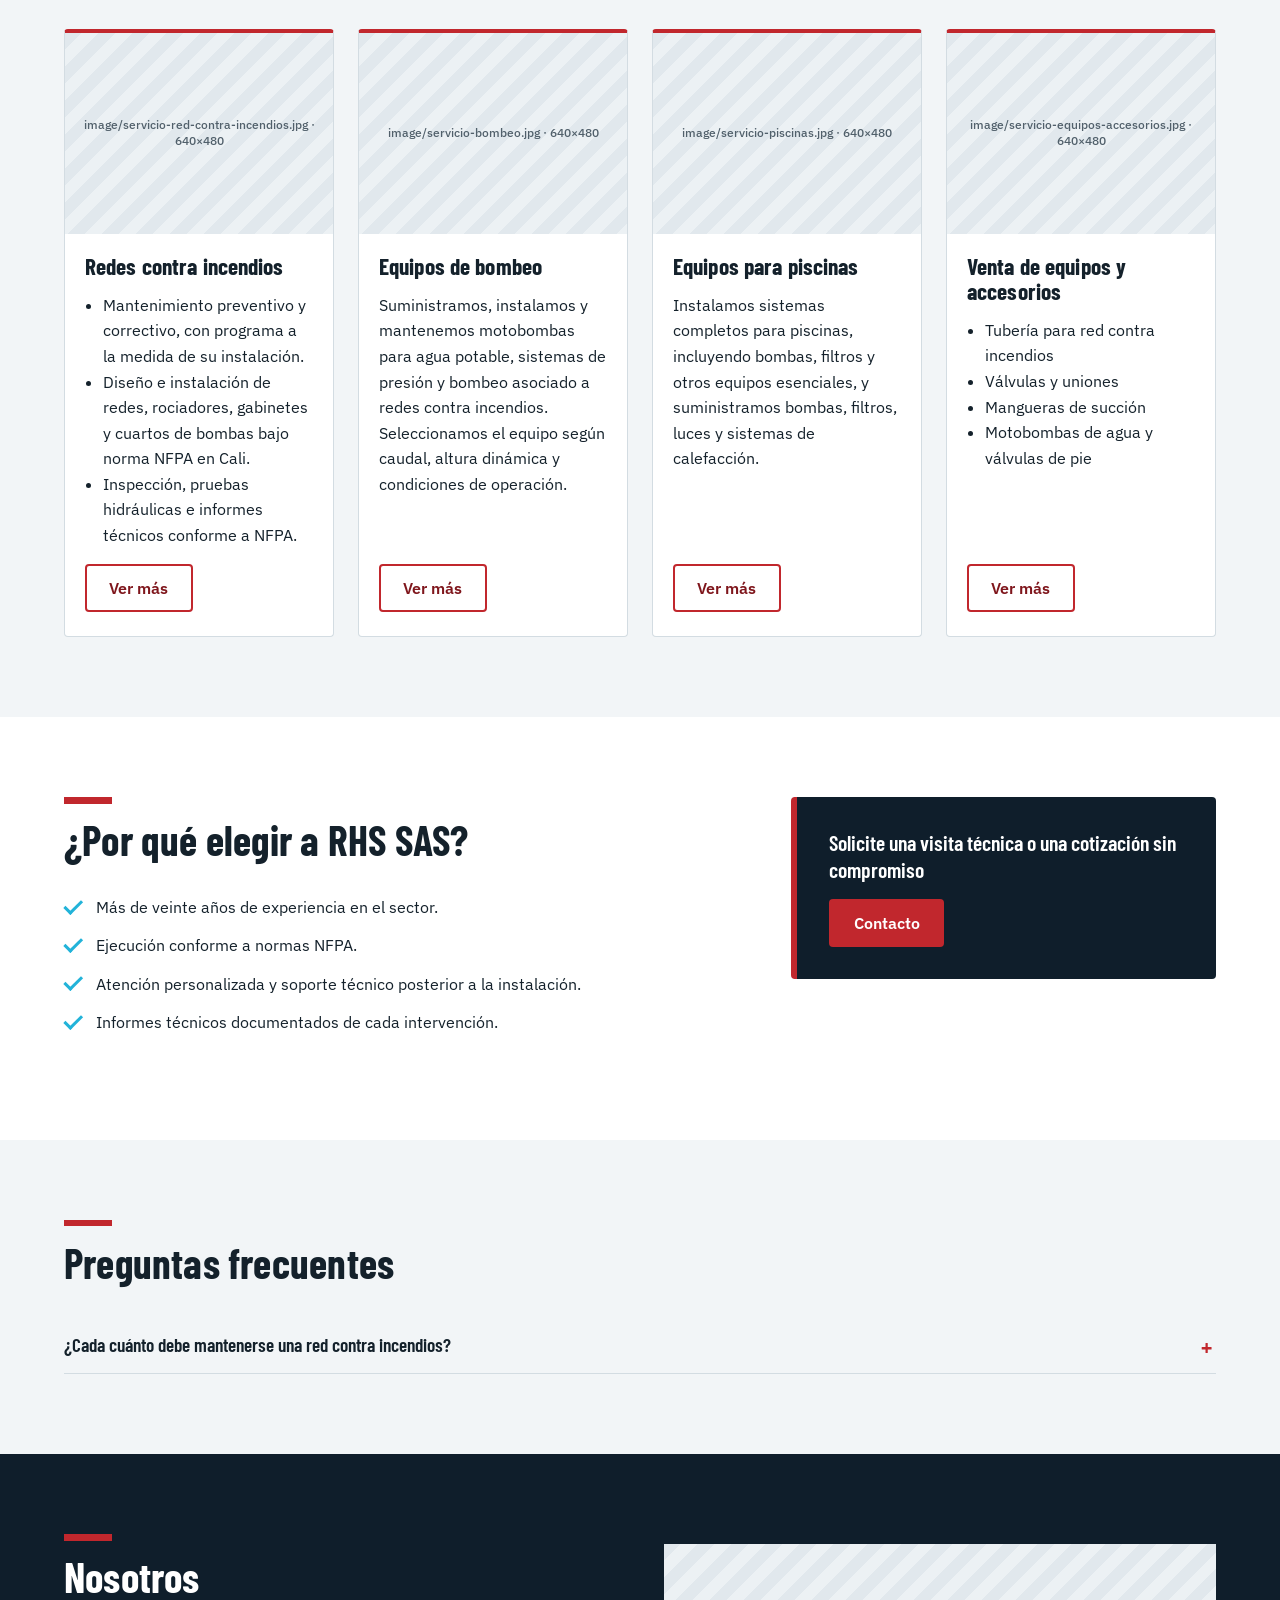
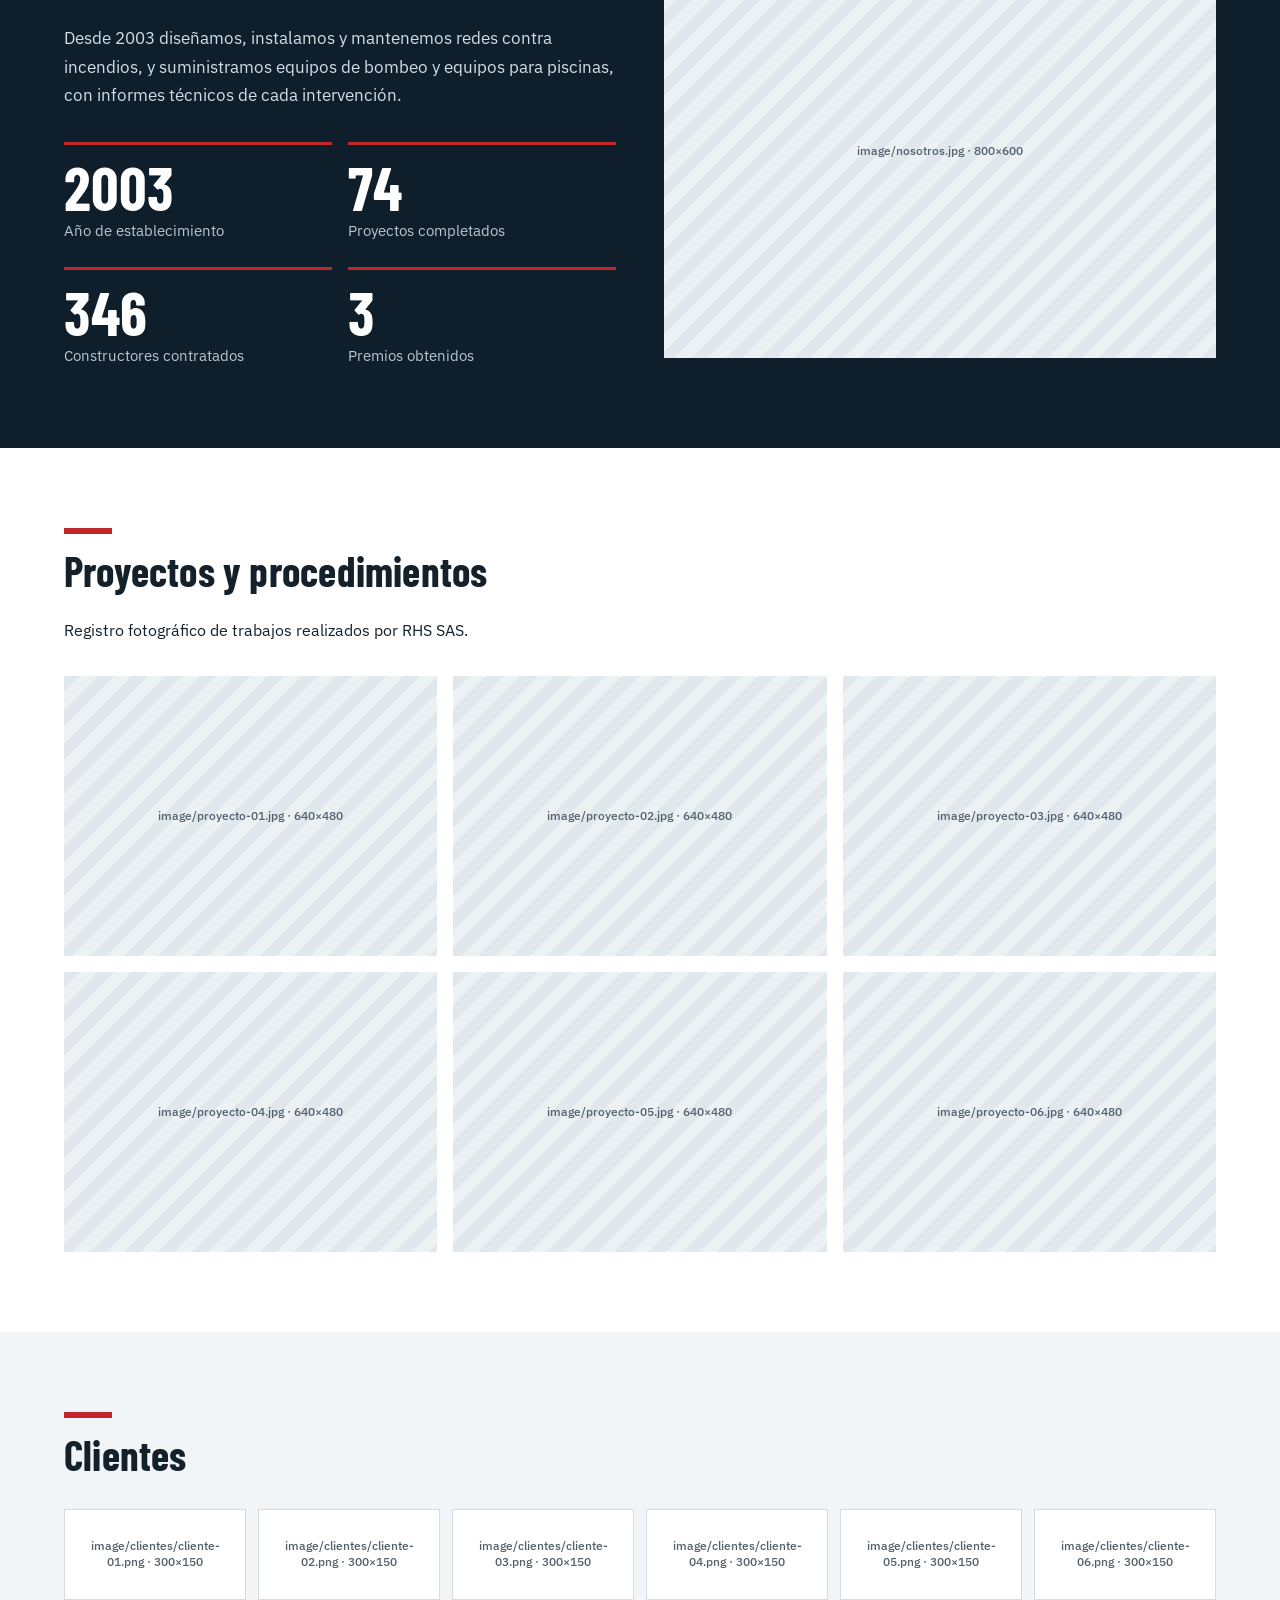
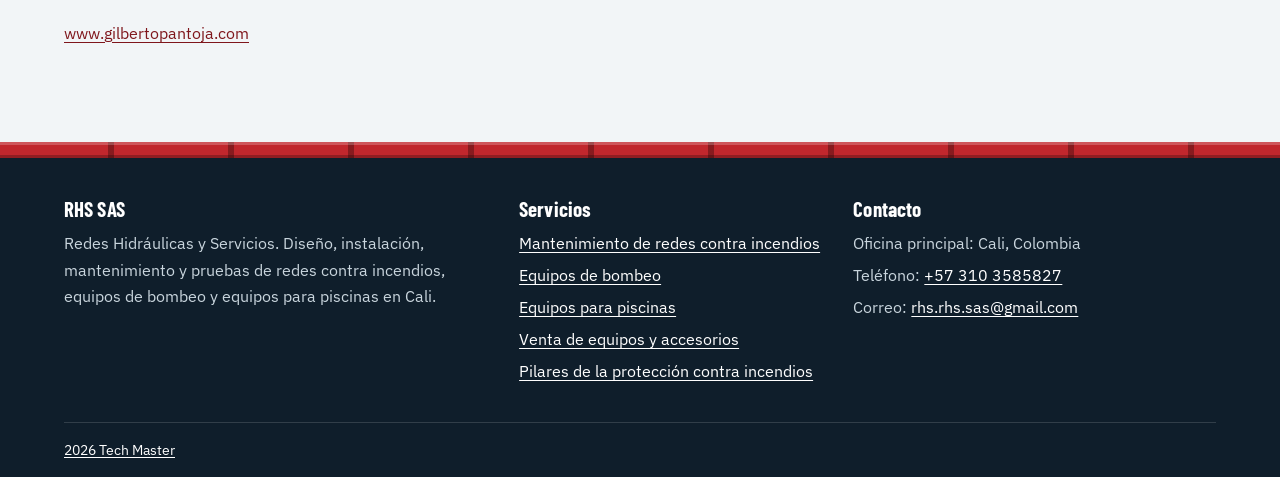
==== commit 12153d8c: "add contenido - pendiente filtrar" ====
--- a/index.html
+++ b/index.html
@@ -1,4 +1,3 @@
-<!DOCTYPE html>
 <html lang="es-CO">
 <head>
   <!-- Google Tag Manager -->
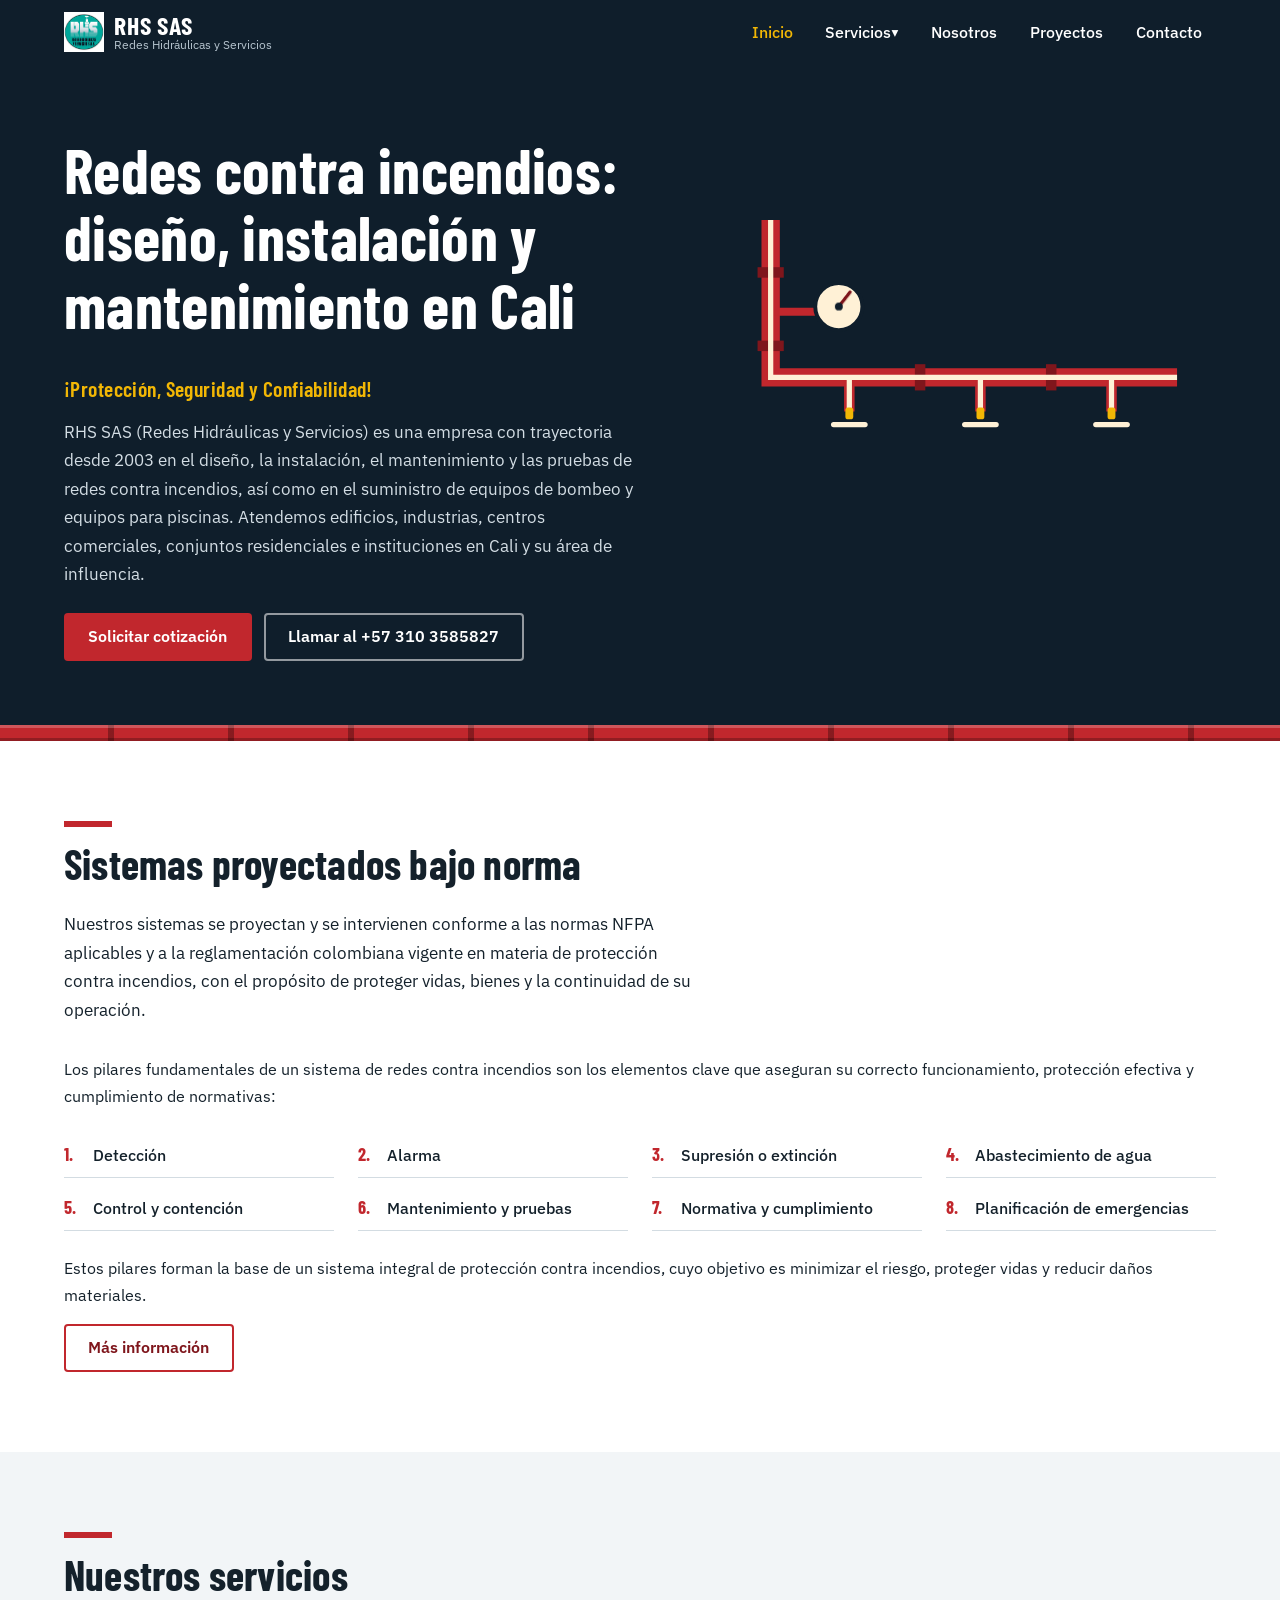
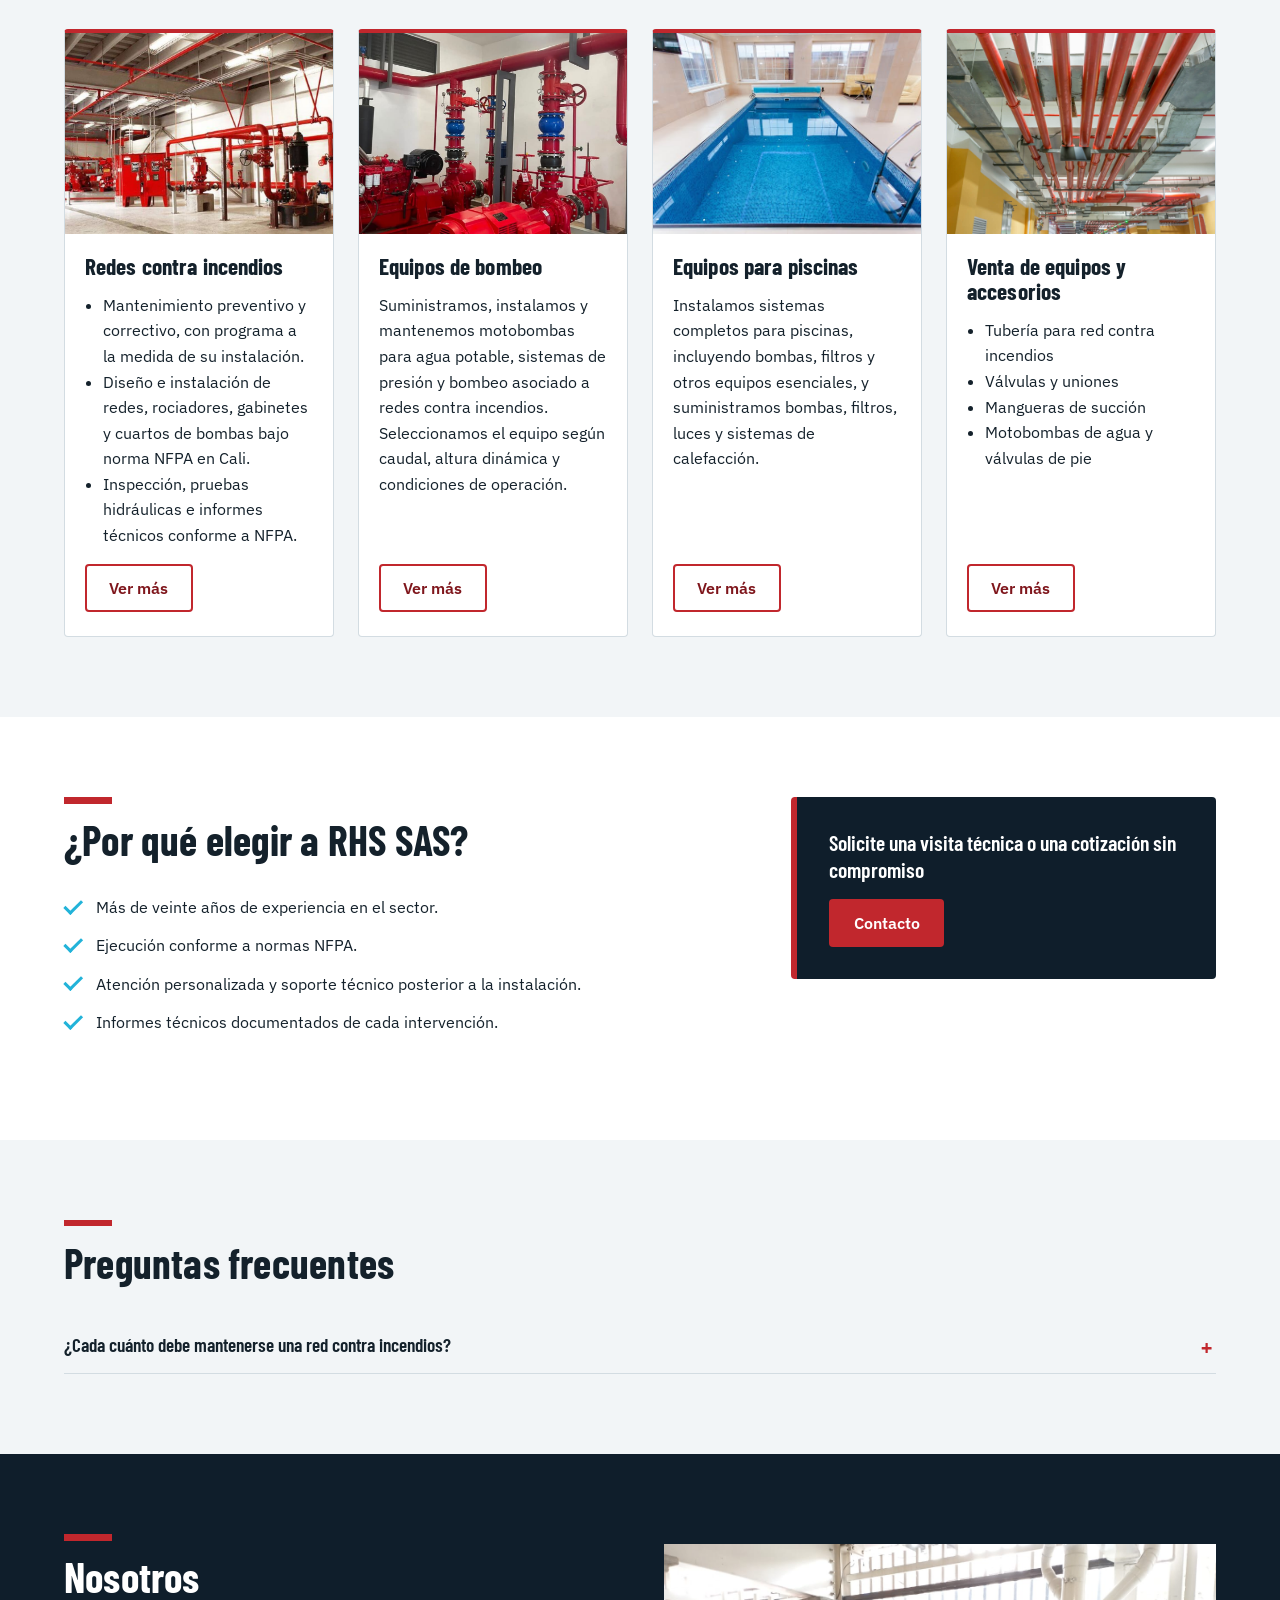
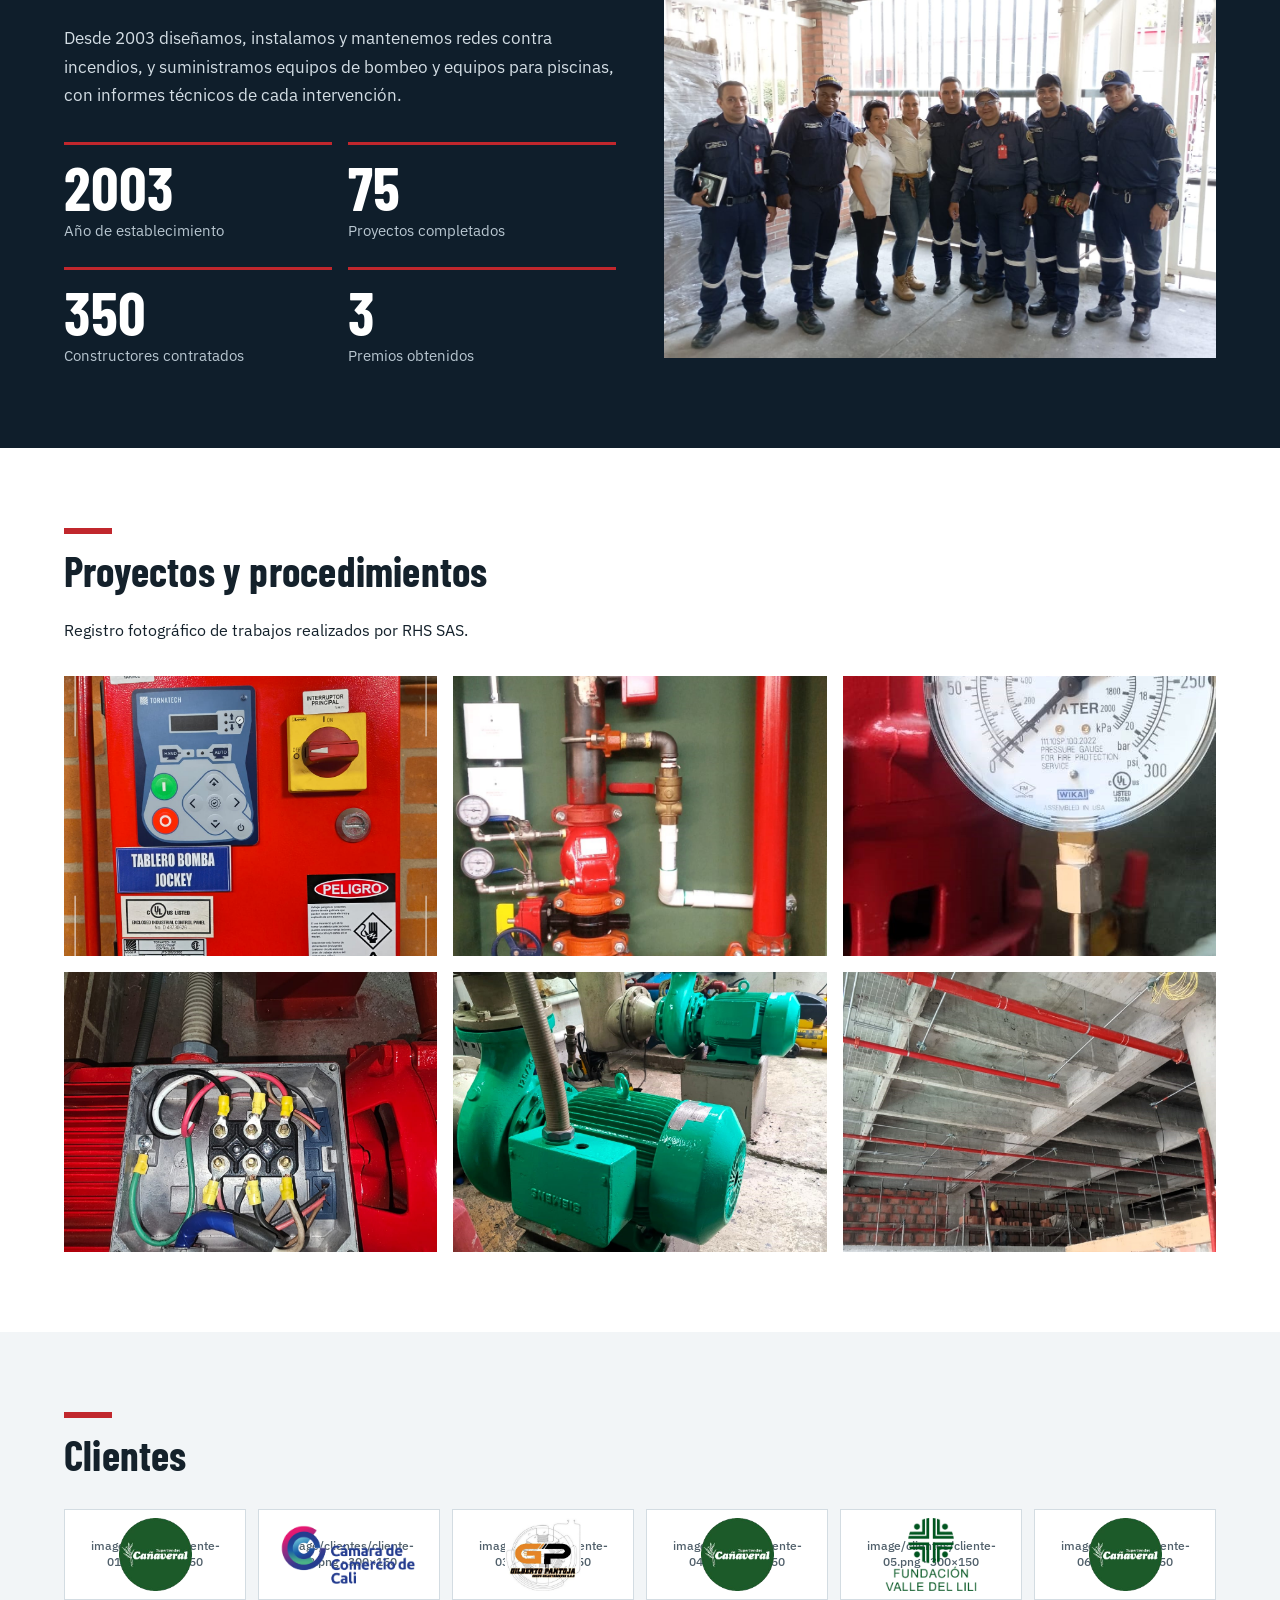
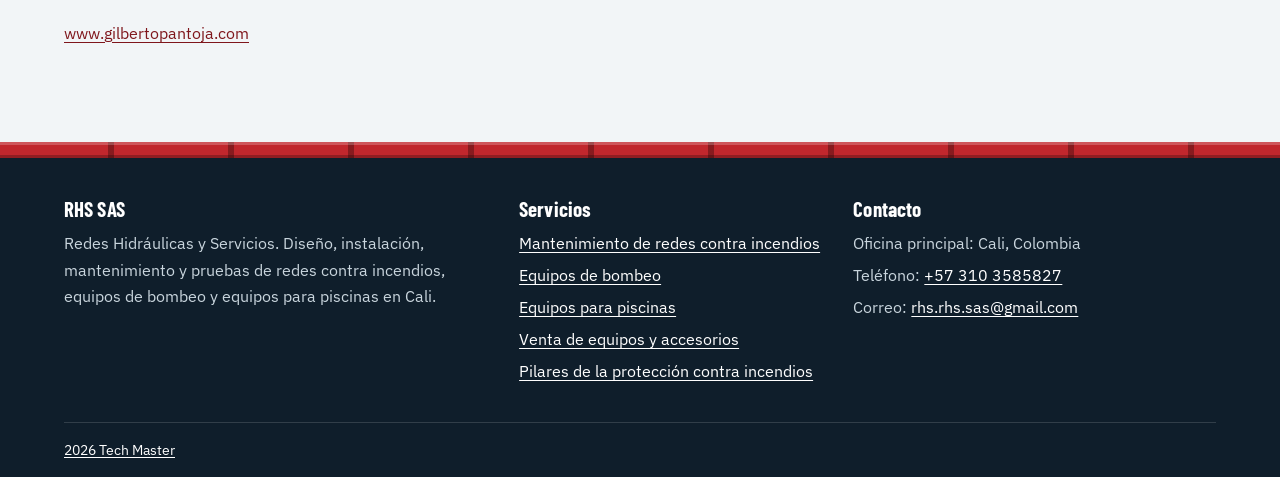
==== commit 465e0a8d: "Se edita contenido multimedia y se agrega a la pagina" ====
--- a/index.html
+++ b/index.html
@@ -46,7 +46,7 @@
 <header class="site-header">
   <div class="container bar">
     <a class="brand" href="./" aria-label="RHS SAS, Redes Hidráulicas y Servicios, inicio">
-      <img src="image/logo-mark.svg" alt="" width="40" height="40">
+      <img src="image/logos/Logo-RHS.jpg" alt="" width="40" height="40">
       <span><span class="brand-name">RHS SAS</span><span class="brand-sub">Redes Hidráulicas y Servicios</span></span>
     </a>
     <button class="nav-toggle" type="button" aria-expanded="false" aria-controls="menu" aria-label="Abrir menú"><span></span></button>
@@ -151,7 +151,7 @@
     <div class="cards">
       <article class="card">
         <!-- IMAGEN: coloque el archivo /image/servicio-red-contra-incendios.jpg (640×480 px). Foto de una red contra incendios (tubería roja, rociadores o gabinete). -->
-<figure class="slot " style="--ratio:640/480" data-slot="image/servicio-red-contra-incendios.jpg · 640×480"><img src="image/servicio-red-contra-incendios.jpg" alt="Red de tuberías contra incendios instalada por RHS SAS" width="640" height="480" loading="lazy" decoding="async" onerror="this.remove()"></figure>
+<figure class="slot " style="--ratio:640/480" data-slot="image/servicio-red-contra-incendios.jpg · 640×480"><img src="image/banner/sistema-contra-incendios.jpg" alt="Red de tuberías contra incendios instalada por RHS SAS" width="640" height="480" loading="lazy" decoding="async" onerror="this.remove()"></figure>
         <div class="card-body">
           <h3>Redes contra incendios</h3>
           <ul>
@@ -164,7 +164,7 @@
       </article>
       <article class="card">
         <!-- IMAGEN: coloque el archivo /image/servicio-bombeo.jpg (640×480 px). Foto de una motobomba o cuarto de bombas. -->
-<figure class="slot " style="--ratio:640/480" data-slot="image/servicio-bombeo.jpg · 640×480"><img src="image/servicio-bombeo.jpg" alt="Motobomba hidráulica instalada por RHS SAS" width="640" height="480" loading="lazy" decoding="async" onerror="this.remove()"></figure>
+<figure class="slot " style="--ratio:640/480" data-slot="image/servicio-bombeo.jpg · 640×480"><img src="image/banner/equipo_bombeo.jpeg" alt="Motobomba hidráulica instalada por RHS SAS" width="640" height="480" loading="lazy" decoding="async" onerror="this.remove()"></figure>
         <div class="card-body">
           <h3>Equipos de bombeo</h3>
           <p>Suministramos, instalamos y mantenemos motobombas para agua potable, sistemas de presión y bombeo asociado a redes contra incendios. Seleccionamos el equipo según caudal, altura dinámica y condiciones de operación.</p>
@@ -173,7 +173,7 @@
       </article>
       <article class="card">
         <!-- IMAGEN: coloque el archivo /image/servicio-piscinas.jpg (640×480 px). Foto de un cuarto de máquinas o equipos de piscina. -->
-<figure class="slot " style="--ratio:640/480" data-slot="image/servicio-piscinas.jpg · 640×480"><img src="image/servicio-piscinas.jpg" alt="Equipos de bombeo y filtración para piscinas" width="640" height="480" loading="lazy" decoding="async" onerror="this.remove()"></figure>
+<figure class="slot " style="--ratio:640/480" data-slot="image/servicio-piscinas.jpg · 640×480"><img src="image/banner/piscina_azul.jpg" alt="Equipos de bombeo y filtración para piscinas" width="640" height="480" loading="lazy" decoding="async" onerror="this.remove()"></figure>
         <div class="card-body">
           <h3>Equipos para piscinas</h3>
           <p>Instalamos sistemas completos para piscinas, incluyendo bombas, filtros y otros equipos esenciales, y suministramos bombas, filtros, luces y sistemas de calefacción.</p>
@@ -182,7 +182,7 @@
       </article>
       <article class="card">
         <!-- IMAGEN: coloque el archivo /image/servicio-equipos-accesorios.jpg (640×480 px). Foto de tubería, válvulas o accesorios en bodega. -->
-<figure class="slot " style="--ratio:640/480" data-slot="image/servicio-equipos-accesorios.jpg · 640×480"><img src="image/servicio-equipos-accesorios.jpg" alt="Tubería, válvulas y accesorios para redes contra incendios" width="640" height="480" loading="lazy" decoding="async" onerror="this.remove()"></figure>
+<figure class="slot " style="--ratio:640/480" data-slot="image/servicio-equipos-accesorios.jpg · 640×480"><img src="image/banner/tuberia_area_01.jpg" alt="Tubería, válvulas y accesorios para redes contra incendios" width="640" height="480" loading="lazy" decoding="async" onerror="this.remove()"></figure>
         <div class="card-body">
           <h3>Venta de equipos y accesorios</h3>
           <ul>
@@ -240,7 +240,7 @@
       </dl>
     </div>
     <!-- IMAGEN: coloque el archivo /image/nosotros.jpg (800×600 px). Foto del equipo de trabajo o de una intervención en obra. -->
-<figure class="slot " style="--ratio:800/600" data-slot="image/nosotros.jpg · 800×600"><img src="image/nosotros.jpg" alt="Equipo técnico de RHS SAS en una intervención" width="800" height="600" loading="lazy" decoding="async" onerror="this.remove()"></figure>
+<figure class="slot " style="--ratio:800/600" data-slot="image/nosotros.jpg · 800×600"><img src="image/banner/equipo_trabajo.jpg" alt="Equipo técnico de RHS SAS en una intervención" width="800" height="600" loading="lazy" decoding="async" onerror="this.remove()"></figure>
   </div>
 </section>
 
@@ -250,17 +250,17 @@
       <p>Registro fotográfico de trabajos realizados por RHS SAS.</p></div>
     <div class="gallery">
       <!-- IMAGEN: coloque el archivo /image/proyecto-01.jpg (640×480 px). Proyecto 1. Edite el texto alternativo (alt) para describir la foto. -->
-<figure class="slot " style="--ratio:640/480" data-slot="image/proyecto-01.jpg · 640×480"><img src="image/proyecto-01.jpg" alt="Trabajo realizado por RHS SAS en una red contra incendios" width="640" height="480" loading="lazy" decoding="async" onerror="this.remove()"></figure>
+<figure class="slot " style="--ratio:640/480" data-slot="image/proyecto-01.jpg · 640×480"><img src="image/procedimientos/Tablero_02.jpeg" alt="Trabajo realizado por RHS SAS en una red contra incendios" width="640" height="480" loading="lazy" decoding="async" onerror="this.remove()"></figure>
       <!-- IMAGEN: coloque el archivo /image/proyecto-02.jpg (640×480 px). Proyecto 2. -->
-<figure class="slot " style="--ratio:640/480" data-slot="image/proyecto-02.jpg · 640×480"><img src="image/proyecto-02.jpg" alt="Trabajo realizado por RHS SAS en una red contra incendios" width="640" height="480" loading="lazy" decoding="async" onerror="this.remove()"></figure>
+<figure class="slot " style="--ratio:640/480" data-slot="image/proyecto-02.jpg · 640×480"><img src="image/procedimientos/Tuberia_05.jpeg" alt="Trabajo realizado por RHS SAS en una red contra incendios" width="640" height="480" loading="lazy" decoding="async" onerror="this.remove()"></figure>
       <!-- IMAGEN: coloque el archivo /image/proyecto-03.jpg (640×480 px). Proyecto 3. -->
-<figure class="slot " style="--ratio:640/480" data-slot="image/proyecto-03.jpg · 640×480"><img src="image/proyecto-03.jpg" alt="Trabajo realizado por RHS SAS en una red contra incendios" width="640" height="480" loading="lazy" decoding="async" onerror="this.remove()"></figure>
+<figure class="slot " style="--ratio:640/480" data-slot="image/proyecto-03.jpg · 640×480"><img src="image/procedimientos/Medidor_01.jpg" alt="Trabajo realizado por RHS SAS en una red contra incendios" width="640" height="480" loading="lazy" decoding="async" onerror="this.remove()"></figure>
       <!-- IMAGEN: coloque el archivo /image/proyecto-04.jpg (640×480 px). Proyecto 4. -->
-<figure class="slot " style="--ratio:640/480" data-slot="image/proyecto-04.jpg · 640×480"><img src="image/proyecto-04.jpg" alt="Trabajo realizado por RHS SAS en una red contra incendios" width="640" height="480" loading="lazy" decoding="async" onerror="this.remove()"></figure>
+<figure class="slot " style="--ratio:640/480" data-slot="image/proyecto-04.jpg · 640×480"><img src="image/procedimientos/Medicion_03.jpeg" alt="Trabajo realizado por RHS SAS en una red contra incendios" width="640" height="480" loading="lazy" decoding="async" onerror="this.remove()"></figure>
       <!-- IMAGEN: coloque el archivo /image/proyecto-05.jpg (640×480 px). Proyecto 5. -->
-<figure class="slot " style="--ratio:640/480" data-slot="image/proyecto-05.jpg · 640×480"><img src="image/proyecto-05.jpg" alt="Trabajo realizado por RHS SAS en una red contra incendios" width="640" height="480" loading="lazy" decoding="async" onerror="this.remove()"></figure>
+<figure class="slot " style="--ratio:640/480" data-slot="image/proyecto-05.jpg · 640×480"><img src="image/procedimientos/Bombas_Agua_01.jpg" alt="Trabajo realizado por RHS SAS en una red contra incendios" width="640" height="480" loading="lazy" decoding="async" onerror="this.remove()"></figure>
       <!-- IMAGEN: coloque el archivo /image/proyecto-06.jpg (640×480 px). Proyecto 6. -->
-<figure class="slot " style="--ratio:640/480" data-slot="image/proyecto-06.jpg · 640×480"><img src="image/proyecto-06.jpg" alt="Trabajo realizado por RHS SAS en una red contra incendios" width="640" height="480" loading="lazy" decoding="async" onerror="this.remove()"></figure>
+<figure class="slot " style="--ratio:640/480" data-slot="image/proyecto-06.jpg · 640×480"><img src="image/procedimientos/Labor_01.jpeg" alt="Trabajo realizado por RHS SAS en una red contra incendios" width="640" height="480" loading="lazy" decoding="async" onerror="this.remove()"></figure>
     </div>
   </div>
 </section>
@@ -270,17 +270,17 @@
     <div class="sec-head"><h2>Clientes</h2></div>
     <div class="logos">
       <!-- IMAGEN: coloque el archivo /image/clientes/cliente-01.png (300×150 px). Logotipo del cliente 1 (fondo transparente o blanco). -->
-<figure class="slot slot--logo" style="--ratio:300/150" data-slot="image/clientes/cliente-01.png · 300×150"><img src="image/clientes/cliente-01.png" alt="Logotipo de cliente de RHS SAS" width="300" height="150" loading="lazy" decoding="async" onerror="this.remove()"></figure>
+<figure class="slot slot--logo" style="--ratio:300/150" data-slot="image/clientes/cliente-01.png · 300×150"><img src="image/clientes/Cañaveral_edited.png" alt="Logotipo de cliente de RHS SAS" width="300" height="150" loading="lazy" decoding="async" onerror="this.remove()"></figure>
       <!-- IMAGEN: coloque el archivo /image/clientes/cliente-02.png (300×150 px). Logotipo del cliente 2. -->
-<figure class="slot slot--logo" style="--ratio:300/150" data-slot="image/clientes/cliente-02.png · 300×150"><img src="image/clientes/cliente-02.png" alt="Logotipo de cliente de RHS SAS" width="300" height="150" loading="lazy" decoding="async" onerror="this.remove()"></figure>
+<figure class="slot slot--logo" style="--ratio:300/150" data-slot="image/clientes/cliente-02.png · 300×150"><img src="image/clientes/CCC_cali.png" alt="Logotipo de cliente de RHS SAS" width="300" height="150" loading="lazy" decoding="async" onerror="this.remove()"></figure>
       <!-- IMAGEN: coloque el archivo /image/clientes/cliente-03.png (300×150 px). Logotipo del cliente 3. -->
-<figure class="slot slot--logo" style="--ratio:300/150" data-slot="image/clientes/cliente-03.png · 300×150"><img src="image/clientes/cliente-03.png" alt="Logotipo de cliente de RHS SAS" width="300" height="150" loading="lazy" decoding="async" onerror="this.remove()"></figure>
+<figure class="slot slot--logo" style="--ratio:300/150" data-slot="image/clientes/cliente-03.png · 300×150"><img src="image/clientes/gpsas.jpeg" alt="Logotipo de cliente de RHS SAS" width="300" height="150" loading="lazy" decoding="async" onerror="this.remove()"></figure>
       <!-- IMAGEN: coloque el archivo /image/clientes/cliente-04.png (300×150 px). Logotipo del cliente 4. -->
-<figure class="slot slot--logo" style="--ratio:300/150" data-slot="image/clientes/cliente-04.png · 300×150"><img src="image/clientes/cliente-04.png" alt="Logotipo de cliente de RHS SAS" width="300" height="150" loading="lazy" decoding="async" onerror="this.remove()"></figure>
+<figure class="slot slot--logo" style="--ratio:300/150" data-slot="image/clientes/cliente-04.png · 300×150"><img src="image/clientes/Cañaveral_edited.png" alt="Logotipo de cliente de RHS SAS" width="300" height="150" loading="lazy" decoding="async" onerror="this.remove()"></figure>
       <!-- IMAGEN: coloque el archivo /image/clientes/cliente-05.png (300×150 px). Logotipo del cliente 5. -->
-<figure class="slot slot--logo" style="--ratio:300/150" data-slot="image/clientes/cliente-05.png · 300×150"><img src="image/clientes/cliente-05.png" alt="Logotipo de cliente de RHS SAS" width="300" height="150" loading="lazy" decoding="async" onerror="this.remove()"></figure>
+<figure class="slot slot--logo" style="--ratio:300/150" data-slot="image/clientes/cliente-05.png · 300×150"><img src="image/clientes/Valle_del_lili.png" alt="Logotipo de cliente de RHS SAS" width="300" height="150" loading="lazy" decoding="async" onerror="this.remove()"></figure>
       <!-- IMAGEN: coloque el archivo /image/clientes/cliente-06.png (300×150 px). Logotipo del cliente 6. -->
-<figure class="slot slot--logo" style="--ratio:300/150" data-slot="image/clientes/cliente-06.png · 300×150"><img src="image/clientes/cliente-06.png" alt="Logotipo de cliente de RHS SAS" width="300" height="150" loading="lazy" decoding="async" onerror="this.remove()"></figure>
+<figure class="slot slot--logo" style="--ratio:300/150" data-slot="image/clientes/cliente-06.png · 300×150"><img src="image/clientes/Cañaveral_edited.png" alt="Logotipo de cliente de RHS SAS" width="300" height="150" loading="lazy" decoding="async" onerror="this.remove()"></figure>
     </div>
     <p><a href="https://www.gilbertopantoja.com" rel="noopener">www.gilbertopantoja.com</a></p>
   </div>
